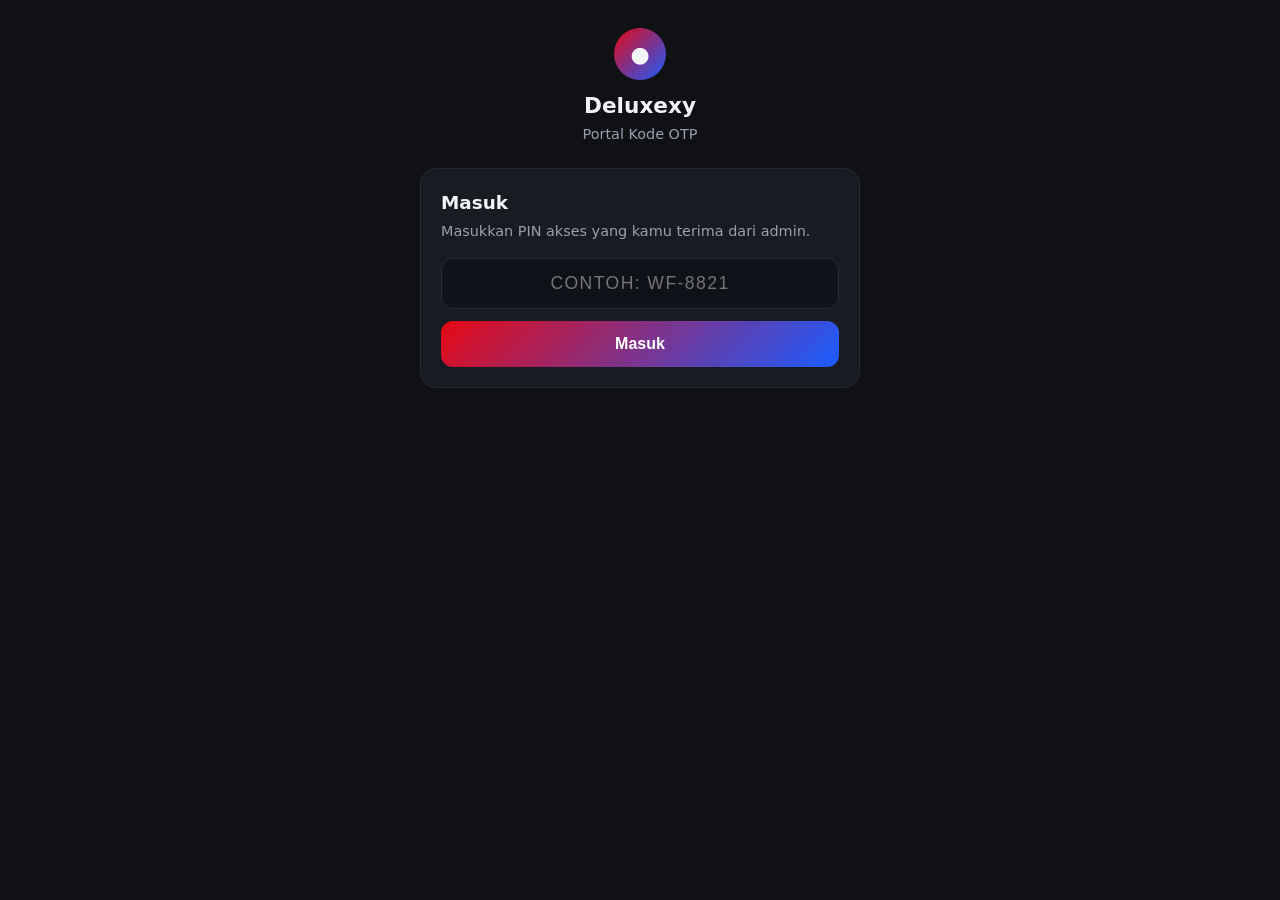
==== index.html @ 06d01d14 "Add files via upload" ====
<!DOCTYPE html>
<html lang="id">
<head>
  <meta charset="UTF-8">
  <meta name="viewport" content="width=device-width, initial-scale=1, viewport-fit=cover">
  <meta name="robots" content="noindex, nofollow">
  <meta name="theme-color" content="#0f1115">
  <title>Portal OTP</title>
  <link rel="stylesheet" href="style.css">
</head>
<body>
  <main class="app">

    <header class="brand">
      <div class="logo" aria-hidden="true">&#9679;</div>
      <h1 id="storeName">Nama Toko</h1>
      <p>Portal Kode OTP</p>
    </header>

    <!-- TAHAP 1: LOGIN PIN -->
    <section id="viewLogin" class="card">
      <h2>Masuk</h2>
      <p class="muted">Masukkan PIN akses yang kamu terima dari admin.</p>
      <form id="loginForm" autocomplete="off">
        <label for="pin" class="sr-only">PIN Akses</label>
        <input id="pin" type="text" inputmode="text" autocapitalize="characters"
               autocomplete="off" spellcheck="false" maxlength="40" placeholder="Contoh: WF-8821" required>
        <button type="submit" id="loginBtn" class="btn primary">Masuk</button>
      </form>
      <p id="loginError" class="msg error" role="alert" hidden></p>
    </section>

    <!-- TAHAP 2: DASHBOARD -->
    <section id="viewDash" class="card" hidden>
      <div class="dash-head">
        <h2 id="greeting">Halo!</h2>
        <button type="button" id="logoutBtn" class="link-btn">Keluar</button>
      </div>
      <p class="muted">Pilih layanan, lalu ambil kode OTP-nya.</p>

      <div class="services">
        <button type="button" id="btn-netflix" class="svc netflix">
          <span class="title">Ambil OTP Netflix</span>
          <span class="sub">Kode sign-in / link Household</span>
        </button>

        <button type="button" id="btn-disney" class="svc disney">
          <span class="title">Ambil OTP Disney+</span>
          <span class="sub">Kode verifikasi login</span>
        </button>

        <button type="button" id="btn-other" class="svc other">
          <span class="title">Aplikasi Lainnya</span>
          <span class="sub">Hubungi admin</span>
        </button>
      </div>

      <!-- Kotak hasil -->
      <div id="result" class="result" aria-live="polite" hidden></div>

      <ol class="guide">
        <li>Minta kode di aplikasi</li>
        <li>Tunggu 10 detik</li>
        <li>Klik tombol layanan di atas</li>
      </ol>
    </section>

  </main>

  <!-- Pop-up Aplikasi Lainnya -->
  <div id="sheet" class="sheet-backdrop" hidden>
    <div class="sheet" role="dialog" aria-modal="true" aria-labelledby="sheetTitle">
      <h3 id="sheetTitle">Aplikasi Lainnya</h3>
      <p class="muted">Hubungi admin untuk meminta kode aplikasi lain.</p>
      <a id="waLink" class="btn wa" target="_blank" rel="noopener">Hubungi via WhatsApp</a>
      <a id="tgLink" class="btn tg" target="_blank" rel="noopener">Hubungi via Telegram</a>
      <button type="button" id="sheetClose" class="btn ghost">Tutup</button>
    </div>
  </div>

  <script src="script.js"></script>
</body>
</html>
---- style.css ----
:root {
  --bg: #0f1115;
  --card: #181b22;
  --line: #262a34;
  --text: #f2f4f8;
  --muted: #98a0b0;
  --netflix: #e50914;
  --disney: #1a5cff;
  --ok: #22c55e;
  --err: #ff6b6b;
  --radius: 16px;
}

* { box-sizing: border-box; -webkit-tap-highlight-color: transparent; }
[hidden] { display: none !important; }

html, body { margin: 0; background: var(--bg); color: var(--text); }
body {
  font-family: system-ui, -apple-system, "Segoe UI", Roboto, sans-serif;
  line-height: 1.5;
  min-height: 100vh;
  padding: env(safe-area-inset-top) 16px calc(24px + env(safe-area-inset-bottom));
}

.sr-only {
  position: absolute; width: 1px; height: 1px; overflow: hidden;
  clip: rect(0 0 0 0); white-space: nowrap;
}

.app { max-width: 440px; margin: 0 auto; padding-top: 28px; }

.brand { text-align: center; margin-bottom: 22px; }
.logo {
  width: 52px; height: 52px; margin: 0 auto 10px; border-radius: 50%;
  display: grid; place-items: center; font-size: 22px;
  background: linear-gradient(135deg, var(--netflix), var(--disney));
}
.brand h1 { margin: 0; font-size: 1.35rem; }
.brand p { margin: 2px 0 0; color: var(--muted); font-size: .9rem; }

.card {
  background: var(--card); border: 1px solid var(--line);
  border-radius: var(--radius); padding: 20px;
}
.card h2 { margin: 0 0 4px; font-size: 1.15rem; }
.muted { color: var(--muted); font-size: .9rem; margin: 0 0 16px; }

input[type="text"] {
  width: 100%; padding: 14px 16px; border-radius: 12px;
  border: 1px solid var(--line); background: #0f1218; color: var(--text);
  font-size: 1.1rem; letter-spacing: .08em; text-transform: uppercase; text-align: center;
  margin-bottom: 12px;
}
input[type="text"]:focus { outline: 2px solid var(--disney); border-color: transparent; }

.btn {
  display: block; width: 100%; padding: 14px 16px; border: 0; border-radius: 12px;
  font-size: 1rem; font-weight: 600; color: #fff; text-align: center; text-decoration: none;
  cursor: pointer; margin-top: 10px;
}
.btn:disabled { opacity: .6; cursor: not-allowed; }
.btn.primary { background: linear-gradient(135deg, var(--netflix), var(--disney)); margin-top: 0; }
.btn.wa { background: #1faa59; }
.btn.tg { background: #229ed9; }
.btn.ghost { background: transparent; border: 1px solid var(--line); color: var(--muted); }

.msg { margin: 12px 0 0; font-size: .92rem; }
.msg.error { color: var(--err); }

.dash-head { display: flex; align-items: center; justify-content: space-between; gap: 8px; }
.link-btn {
  background: none; border: 0; color: var(--muted); font-size: .85rem;
  text-decoration: underline; cursor: pointer; padding: 6px;
}

.services { display: grid; gap: 12px; margin-bottom: 16px; }
.svc {
  border: 0; border-radius: 14px; padding: 18px 16px; text-align: left; color: #fff; cursor: pointer;
  display: flex; flex-direction: column; gap: 2px; min-height: 76px;
}
.svc .title { font-size: 1.08rem; font-weight: 700; }
.svc .sub { font-size: .82rem; opacity: .9; }
.svc.netflix { background: var(--netflix); }
.svc.disney { background: var(--disney); }
.svc.other { background: #2a2f3b; }
.svc:disabled { opacity: .6; cursor: not-allowed; }
.svc:active:not(:disabled) { transform: scale(.99); }

.result {
  border: 1px solid var(--line); border-radius: 14px; padding: 16px;
  background: #0f1218; margin-bottom: 16px; text-align: center;
}
.result .label { color: var(--muted); font-size: .85rem; margin-bottom: 6px; }
.result .code {
  font-size: 2.4rem; font-weight: 800; letter-spacing: .18em; margin: 4px 0 12px;
  font-variant-numeric: tabular-nums; word-break: break-all;
}
.result .meta { color: var(--muted); font-size: .8rem; margin-top: 10px; }
.result .note { font-size: .92rem; }
.result.error .note { color: var(--err); }
.result.info .note { color: var(--muted); }
.result .btn { margin-top: 8px; }
.result .btn.copy { background: #2a2f3b; }
.result .btn.open { background: var(--ok); color: #04210f; }

.guide { color: var(--muted); font-size: .85rem; padding-left: 20px; margin: 0; }

.sheet-backdrop {
  position: fixed; inset: 0; background: rgba(0, 0, 0, .6);
  display: flex; align-items: flex-end; justify-content: center; z-index: 10;
}
.sheet {
  width: 100%; max-width: 440px; background: var(--card);
  border-radius: 20px 20px 0 0; padding: 22px 20px calc(22px + env(safe-area-inset-bottom));
  border: 1px solid var(--line);
}
.sheet h3 { margin: 0 0 4px; }

@media (min-width: 480px) {
  .sheet-backdrop { align-items: center; }
  .sheet { border-radius: 20px; }
}
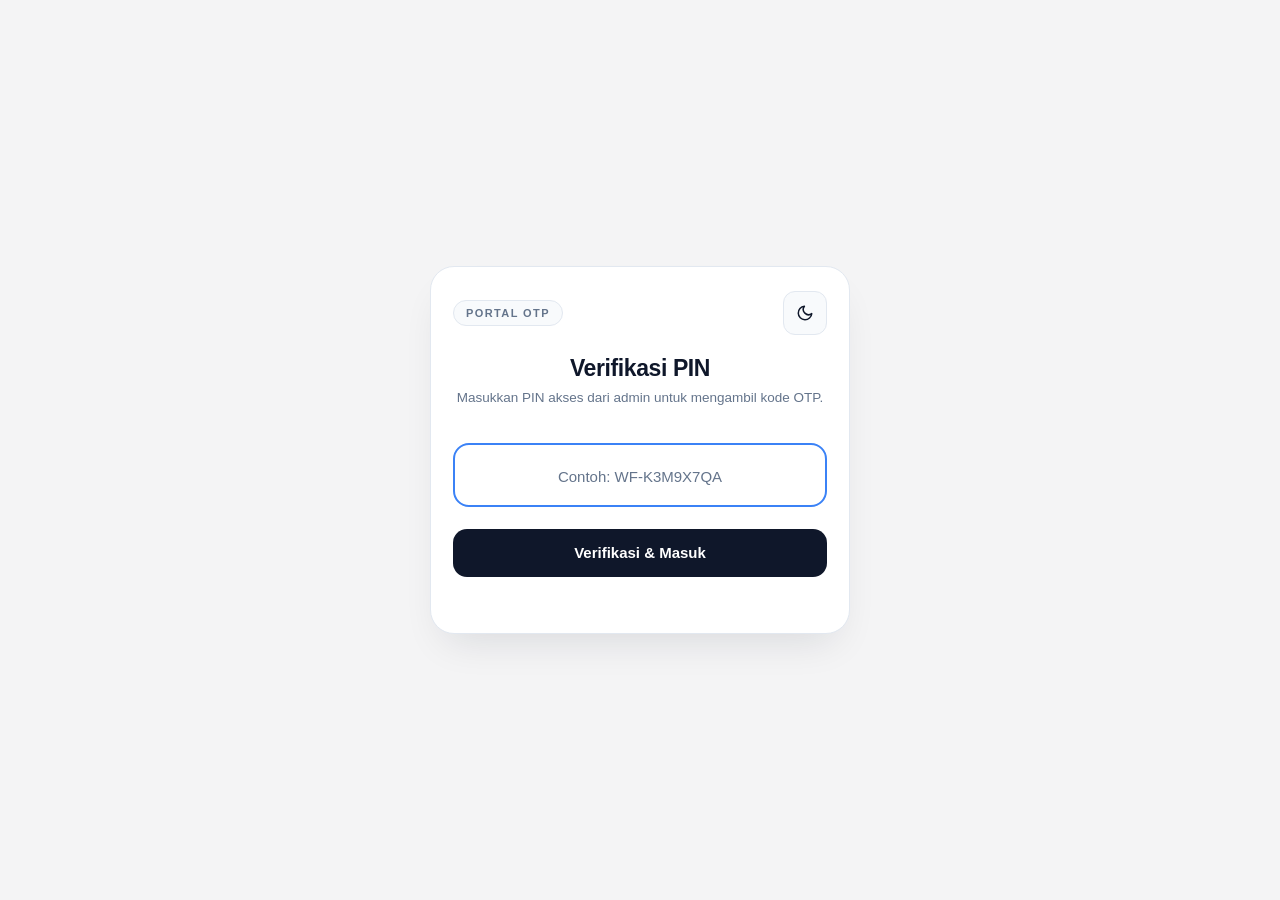
==== commit dfb5633d: "Add files via upload" ====
--- a/index.html
+++ b/index.html
@@ -1,83 +1,545 @@
 <!DOCTYPE html>
 <html lang="id">
 <head>
-  <meta charset="UTF-8">
-  <meta name="viewport" content="width=device-width, initial-scale=1, viewport-fit=cover">
-  <meta name="robots" content="noindex, nofollow">
-  <meta name="theme-color" content="#0f1115">
-  <title>Portal OTP</title>
-  <link rel="stylesheet" href="style.css">
+<meta charset="UTF-8">
+<meta name="viewport" content="width=device-width, initial-scale=1, viewport-fit=cover">
+<meta name="robots" content="noindex, nofollow">
+<meta name="color-scheme" content="light dark">
+<title>Portal OTP</title>
+<style>
+:root{
+  --bg:#f4f4f5;--card:#fff;--subtle:#f8fafc;--box:#f1f5f9;--line:#e2e8f0;
+  --text:#0f172a;--muted:#64748b;--em:#10b981;--em-d:#059669;--err:#ef4444;
+  --shadow:0 20px 40px -15px rgba(15,23,42,.12);--btn:#0f172a;--btn-t:#fff;
+}
+:root[data-theme="dark"]{
+  --bg:#090d16;--card:#111827;--subtle:#182234;--box:#1e293b;--line:#2d3a4f;
+  --text:#f8fafc;--muted:#94a3b8;--em-d:#34d399;--shadow:0 24px 48px -12px rgba(0,0,0,.65);
+  --btn:#10b981;--btn-t:#052e16;
+}
+*{box-sizing:border-box;margin:0;padding:0}
+html{-webkit-text-size-adjust:100%}
+body{
+  font-family:Inter,-apple-system,BlinkMacSystemFont,"Segoe UI",Roboto,sans-serif;
+  background:var(--bg);color:var(--text);min-height:100vh;min-height:100dvh;
+  display:flex;justify-content:center;align-items:center;
+  padding:max(18px,env(safe-area-inset-top)) 18px max(18px,env(safe-area-inset-bottom));
+  transition:background .3s,color .3s;
+}
+[hidden]{display:none!important}
+button,input,a{font:inherit}
+:focus-visible{outline:3px solid rgba(59,130,246,.55);outline-offset:2px}
+.card{
+  width:100%;max-width:420px;background:var(--card);border:1px solid var(--line);
+  border-radius:24px;box-shadow:var(--shadow);padding:24px 22px 26px;
+  transition:background .3s,border-color .3s;
+}
+.top{display:flex;justify-content:space-between;align-items:center;margin-bottom:20px}
+.badge{font-size:11px;font-weight:700;letter-spacing:1.4px;text-transform:uppercase;color:var(--muted);
+  background:var(--subtle);border:1px solid var(--line);padding:6px 12px;border-radius:999px}
+.icon-btn{width:44px;height:44px;border-radius:12px;border:1px solid var(--line);background:var(--subtle);
+  color:var(--text);display:grid;place-items:center;cursor:pointer;transition:transform .2s,border-color .2s}
+.icon-btn:hover{transform:scale(1.06);border-color:var(--em)}
+.icon-btn svg{width:18px;height:18px}
+.head{text-align:center;margin-bottom:22px}
+.head h1{font-size:23px;font-weight:800;letter-spacing:-.4px;margin-bottom:6px}
+.head p{font-size:13.5px;line-height:1.5;color:var(--muted)}
+
+/* PIN */
+.pin-stage{min-height:92px;display:flex;align-items:center;justify-content:center;position:relative}
+.pin-input{
+  width:100%;height:64px;border-radius:16px;border:2px solid var(--line);background:var(--box);
+  color:var(--text);text-align:center;font-size:22px;font-weight:700;letter-spacing:4px;
+  text-transform:uppercase;outline:none;caret-color:var(--em);
+  transition:border-color .25s,background .25s,transform .3s cubic-bezier(.34,1.56,.64,1),box-shadow .3s;
+}
+.pin-input::placeholder{letter-spacing:0;font-size:15px;font-weight:500;color:var(--muted);text-transform:none}
+.pin-input:focus{border-color:#3b82f6;background:var(--card);transform:translateY(-2px)}
+.pin-input.bad{border-color:var(--err);animation:shake .4s}
+.pin-input.ok{background:var(--em);border-color:var(--em);color:#fff;transform:scale(1.03);
+  box-shadow:0 8px 20px -4px rgba(16,185,129,.5)}
+@keyframes shake{0%,100%{transform:translateX(0)}20%,60%{transform:translateX(-7px)}40%,80%{transform:translateX(7px)}}
+
+.verify{display:none;position:relative;justify-content:center}
+.verify.on{display:flex;animation:pop .35s cubic-bezier(.34,1.56,.64,1)}
+@keyframes pop{from{transform:scale(.5);opacity:0}to{transform:scale(1);opacity:1}}
+.verify svg{width:86px;height:86px;overflow:visible}
+.ring-bg{fill:none;stroke:#6ee7b7;stroke-width:3.5;opacity:.45}
+.ring{fill:none;stroke:var(--em);stroke-width:4;stroke-linecap:round;stroke-dasharray:220;stroke-dashoffset:220;
+  transform:rotate(-90deg);transform-origin:43px 43px}
+.tick{fill:none;stroke:var(--em);stroke-width:4.5;stroke-linecap:round;stroke-linejoin:round;
+  stroke-dasharray:52;stroke-dashoffset:52}
+.verify.on .ring{animation:draw .65s cubic-bezier(.65,0,.35,1) forwards}
+.verify.on .tick{animation:draw .4s .3s cubic-bezier(.65,0,.35,1) forwards}
+@keyframes draw{to{stroke-dashoffset:0}}
+.confetti{position:absolute;top:43px;left:50%;width:0;height:0;pointer-events:none}
+.confetti i{position:absolute;width:7px;height:7px;border-radius:2px;opacity:0;animation:burst .85s cubic-bezier(.16,1,.3,1) forwards}
+@keyframes burst{0%{opacity:1;transform:translate(0,0) rotate(0) scale(.6)}75%{opacity:1}
+  100%{opacity:0;transform:translate(var(--tx),var(--ty)) rotate(var(--r)) scale(1)}}
+
+/* BUTTONS */
+.btn{width:100%;min-height:48px;padding:13px 18px;border:0;border-radius:14px;font-size:15px;font-weight:700;
+  cursor:pointer;display:flex;justify-content:center;align-items:center;gap:10px;text-decoration:none;
+  transition:transform .18s,box-shadow .25s,opacity .2s}
+.btn:active:not(:disabled){transform:scale(.98)}
+.btn:disabled{opacity:.55;cursor:not-allowed}
+.btn-primary{background:var(--btn);color:var(--btn-t);margin-top:6px}
+.err{color:var(--err);font-size:13px;font-weight:500;text-align:center;margin-top:12px;min-height:18px}
+
+/* DASHBOARD */
+.bar{display:flex;justify-content:space-between;align-items:center;gap:10px;padding:8px 8px 8px 14px;
+  background:var(--subtle);border:1px solid var(--line);border-radius:12px;margin-bottom:16px;font-size:13px}
+.who{display:flex;align-items:center;gap:8px;font-weight:700;min-width:0}
+.who span:last-child{overflow:hidden;text-overflow:ellipsis;white-space:nowrap}
+.dot{flex:none;width:8px;height:8px;border-radius:50%;background:var(--em);box-shadow:0 0 0 3px rgba(16,185,129,.2)}
+.link-btn{min-height:36px;background:transparent;border:1px solid var(--line);color:var(--muted);
+  padding:4px 12px;border-radius:8px;font-size:12px;font-weight:600;cursor:pointer}
+.link-btn:hover{color:var(--text);border-color:var(--muted)}
+.services{display:flex;flex-direction:column;gap:12px;margin-bottom:12px}
+.svc{justify-content:space-between;text-align:left;color:#fff;padding:16px 18px;border-radius:16px}
+.svc-nf{background:radial-gradient(circle at 85% 50%,#3b080c 0%,#0a0a0a 72%);border:1px solid rgba(229,9,20,.45);
+  box-shadow:0 10px 24px -8px rgba(229,9,20,.35)}
+.svc-ds{background:radial-gradient(circle at 50% 85%,#0b3b8c 0%,#050b24 78%);border:1px solid rgba(56,189,248,.38);
+  box-shadow:0 10px 24px -8px rgba(0,99,229,.38)}
+.svc:hover:not(:disabled){transform:translateY(-2px)}
+.svc-name{display:block;font-size:20px;line-height:1.1}
+.svc-nf .svc-name{font-family:Impact,"Arial Black",sans-serif;letter-spacing:1.5px;color:#e50914}
+.svc-ds .svc-name{font-family:Georgia,serif;font-style:italic;font-weight:700}
+.svc-sub{display:block;font-size:11.5px;font-weight:500;opacity:.8;margin-top:5px}
+.pill{flex:none;font-size:11.5px;font-weight:700;padding:6px 11px;border-radius:999px;background:rgba(255,255,255,.14);white-space:nowrap}
+.btn-other{background:var(--subtle);color:var(--text);border:1px solid var(--line);font-size:14px}
+.btn-other:hover{border-color:var(--muted)}
+.other{display:flex;flex-direction:column;gap:10px;margin-top:10px;padding:12px;background:var(--subtle);
+  border:1px solid var(--line);border-radius:14px;animation:fade .25s}
+.btn-wa{background:#16a34a;color:#fff;font-size:13.5px}
+.btn-tg{background:#0284c7;color:#fff;font-size:13.5px}
+@keyframes fade{from{opacity:0;transform:translateY(8px)}to{opacity:1;transform:none}}
+
+/* RESULT */
+.result{margin-top:16px;padding:18px 14px;background:var(--subtle);border:1px solid var(--line);
+  border-radius:16px;text-align:center;animation:fade .3s}
+.result .note{font-size:13px;color:var(--muted);line-height:1.5}
+.result .note.error{color:var(--err);font-weight:500}
+.result .label{font-size:12.5px;color:var(--muted)}
+.cells{display:flex;justify-content:center;gap:8px;margin:12px 0}
+.cell{width:42px;height:50px;border-radius:11px;background:var(--card);border:1.5px solid var(--em);color:var(--em-d);
+  font:800 22px ui-monospace,"JetBrains Mono",Menlo,monospace;display:grid;place-items:center;
+  box-shadow:0 6px 14px -4px rgba(16,185,129,.25);animation:pop .35s backwards}
+.btn-copy,.btn-open{display:inline-flex;width:auto;min-height:40px;padding:8px 16px;border-radius:10px;font-size:13px;margin:4px 3px 0}
+.btn-copy{background:var(--card);color:var(--text);border:1px solid var(--line)}
+.btn-copy:hover{border-color:var(--em)}
+.btn-open{background:#e50914;color:#fff}
+.meta{margin-top:10px;font-size:11.5px;color:var(--muted)}
+.spinner{width:22px;height:22px;border:3px solid var(--line);border-top-color:var(--em);border-radius:50%;
+  animation:spin .75s linear infinite;margin:0 auto 8px}
+@keyframes spin{to{transform:rotate(360deg)}}
+
+.guide{margin-top:20px;padding-top:14px;border-top:1px solid var(--line);font-size:12px;color:var(--muted);line-height:1.7}
+.guide ol{padding-left:18px}
+
+@media (max-width:380px){.card{padding:20px 16px 22px}.pin-input{font-size:19px}.cell{width:36px;height:44px;font-size:19px}}
+@media (prefers-reduced-motion:reduce){*,*::before,*::after{animation-duration:.01ms!important;transition-duration:.01ms!important}}
+</style>
 </head>
 <body>
-  <main class="app">
-
-    <header class="brand">
-      <div class="logo" aria-hidden="true">&#9679;</div>
-      <h1 id="storeName">Nama Toko</h1>
-      <p>Portal Kode OTP</p>
-    </header>
-
-    <!-- TAHAP 1: LOGIN PIN -->
-    <section id="viewLogin" class="card">
-      <h2>Masuk</h2>
-      <p class="muted">Masukkan PIN akses yang kamu terima dari admin.</p>
-      <form id="loginForm" autocomplete="off">
-        <label for="pin" class="sr-only">PIN Akses</label>
-        <input id="pin" type="text" inputmode="text" autocapitalize="characters"
-               autocomplete="off" spellcheck="false" maxlength="40" placeholder="Contoh: WF-8821" required>
-        <button type="submit" id="loginBtn" class="btn primary">Masuk</button>
-      </form>
-      <p id="loginError" class="msg error" role="alert" hidden></p>
-    </section>
-
-    <!-- TAHAP 2: DASHBOARD -->
-    <section id="viewDash" class="card" hidden>
-      <div class="dash-head">
-        <h2 id="greeting">Halo!</h2>
-        <button type="button" id="logoutBtn" class="link-btn">Keluar</button>
+<main class="card">
+  <div class="top">
+    <span class="badge" id="brand">Portal OTP</span>
+    <button type="button" class="icon-btn" id="themeBtn" aria-label="Ganti mode gelap / terang"></button>
+  </div>
+
+  <!-- LOGIN -->
+  <section id="viewLogin">
+    <div class="head">
+      <h1>Verifikasi PIN</h1>
+      <p>Masukkan PIN akses dari admin untuk mengambil kode OTP.</p>
+    </div>
+    <form id="loginForm" autocomplete="off" novalidate>
+      <div class="pin-stage">
+        <input id="pin" class="pin-input" type="text" maxlength="40" inputmode="text" enterkeyhint="go"
+               autocapitalize="characters" autocomplete="off" autocorrect="off" spellcheck="false"
+               placeholder="Contoh: WF-K3M9X7QA" aria-label="PIN akses" aria-describedby="loginErr">
+        <div class="verify" id="verify" aria-hidden="true">
+          <div class="confetti" id="confetti"></div>
+          <svg viewBox="0 0 86 86">
+            <circle class="ring-bg" cx="43" cy="43" r="35"/>
+            <circle class="ring" cx="43" cy="43" r="35"/>
+            <polyline class="tick" points="28,44 39,55 59,33"/>
+          </svg>
+        </div>
       </div>
-      <p class="muted">Pilih layanan, lalu ambil kode OTP-nya.</p>
-
-      <div class="services">
-        <button type="button" id="btn-netflix" class="svc netflix">
-          <span class="title">Ambil OTP Netflix</span>
-          <span class="sub">Kode sign-in / link Household</span>
-        </button>
-
-        <button type="button" id="btn-disney" class="svc disney">
-          <span class="title">Ambil OTP Disney+</span>
-          <span class="sub">Kode verifikasi login</span>
-        </button>
-
-        <button type="button" id="btn-other" class="svc other">
-          <span class="title">Aplikasi Lainnya</span>
-          <span class="sub">Hubungi admin</span>
-        </button>
-      </div>
-
-      <!-- Kotak hasil -->
-      <div id="result" class="result" aria-live="polite" hidden></div>
-
-      <ol class="guide">
-        <li>Minta kode di aplikasi</li>
-        <li>Tunggu 10 detik</li>
-        <li>Klik tombol layanan di atas</li>
+      <button type="submit" class="btn btn-primary" id="loginBtn">Verifikasi &amp; Masuk</button>
+    </form>
+    <p id="loginErr" class="err" role="alert"></p>
+  </section>
+
+  <!-- DASHBOARD -->
+  <section id="viewDash" hidden>
+    <div class="bar">
+      <div class="who"><span class="dot"></span><span id="greeting">Halo!</span></div>
+      <button type="button" class="link-btn" id="logoutBtn">Ganti PIN</button>
+    </div>
+
+    <div class="services">
+      <button type="button" class="btn svc svc-nf" id="btn-netflix">
+        <span><span class="svc-name">NETFLIX</span><span class="svc-sub">Kode login / Household</span></span>
+        <span class="pill">Ambil OTP</span>
+      </button>
+      <button type="button" class="btn svc svc-ds" id="btn-disney">
+        <span><span class="svc-name">Disney+</span><span class="svc-sub">Passcode 6 digit</span></span>
+        <span class="pill">Ambil OTP</span>
+      </button>
+    </div>
+
+    <button type="button" class="btn btn-other" id="otherBtn" aria-expanded="false" aria-controls="other">Aplikasi Lainnya</button>
+    <div class="other" id="other" hidden>
+      <a id="waLink" class="btn btn-wa" target="_blank" rel="noopener noreferrer">Hubungi via WhatsApp</a>
+      <a id="tgLink" class="btn btn-tg" target="_blank" rel="noopener noreferrer">Hubungi via Telegram</a>
+    </div>
+
+    <div id="result" aria-live="polite"></div>
+
+    <div class="guide">
+      <strong>Cara ambil OTP:</strong>
+      <ol>
+        <li>Klik <b>Kirim Kode</b> di aplikasi Netflix / Disney+.</li>
+        <li>Tunggu sekitar <b>10 detik</b>.</li>
+        <li>Pilih layanan di atas untuk memunculkan kode.</li>
       </ol>
-    </section>
-
-  </main>
-
-  <!-- Pop-up Aplikasi Lainnya -->
-  <div id="sheet" class="sheet-backdrop" hidden>
-    <div class="sheet" role="dialog" aria-modal="true" aria-labelledby="sheetTitle">
-      <h3 id="sheetTitle">Aplikasi Lainnya</h3>
-      <p class="muted">Hubungi admin untuk meminta kode aplikasi lain.</p>
-      <a id="waLink" class="btn wa" target="_blank" rel="noopener">Hubungi via WhatsApp</a>
-      <a id="tgLink" class="btn tg" target="_blank" rel="noopener">Hubungi via Telegram</a>
-      <button type="button" id="sheetClose" class="btn ghost">Tutup</button>
     </div>
-  </div>
-
-  <script src="script.js"></script>
+  </section>
+</main>
+
+<script>
+(function () {
+  'use strict';
+
+  /* ============ PENGATURAN (WAJIB DIISI) ============ */
+  var CONFIG = {
+    API_URL: 'TEMPEL_URL_EXEC_APPS_SCRIPT_DI_SINI', // URL Web App berakhiran /exec
+    STORE_NAME: 'Portal OTP',
+    WA_NUMBER: '6281234567890',        // awali 62, tanpa +
+    WA_MESSAGE: 'Halo admin, saya mau minta OTP untuk aplikasi lainnya.',
+    TELEGRAM_USERNAME: 'usernamekamu', // tanpa @
+    COOLDOWN_SECONDS: 20,
+    REQUEST_TIMEOUT_MS: 25000
+  };
+  /* ================================================== */
+
+  var LABEL = { netflix: 'Netflix', disney: 'Disney+' };
+  var SERVICES = ['netflix', 'disney'];
+  var KEY_PIN = 'otp_pin', KEY_THEME = 'otp_theme';
+  var reduceMotion = window.matchMedia && matchMedia('(prefers-reduced-motion: reduce)').matches;
+
+  var $ = function (id) { return document.getElementById(id); };
+  var wait = function (ms) { return new Promise(function (r) { setTimeout(r, reduceMotion ? 0 : ms); }); };
+  var store = {
+    get: function (k) { try { return localStorage.getItem(k); } catch (e) { return null; } },
+    set: function (k, v) { try { localStorage.setItem(k, v); } catch (e) {} },
+    del: function (k) { try { localStorage.removeItem(k); } catch (e) {} }
+  };
+  function el(tag, cls, text) {
+    var e = document.createElement(tag);
+    if (cls) e.className = cls;
+    if (text !== undefined) e.textContent = text;
+    return e;
+  }
+
+  var state = { pin: null, name: '', services: { netflix: false, disney: false } };
+  var busy = {}, timers = {}, verifying = false;
+
+  /* ---------- Tema ---------- */
+  var SUN = '<svg viewBox="0 0 24 24" fill="none" stroke="currentColor" stroke-width="2" stroke-linecap="round" stroke-linejoin="round"><circle cx="12" cy="12" r="5"/><path d="M12 1v2M12 21v2M4.2 4.2l1.4 1.4M18.4 18.4l1.4 1.4M1 12h2M21 12h2M4.2 19.8l1.4-1.4M18.4 5.6l1.4-1.4"/></svg>';
+  var MOON = '<svg viewBox="0 0 24 24" fill="none" stroke="currentColor" stroke-width="2" stroke-linecap="round" stroke-linejoin="round"><path d="M21 12.8A9 9 0 1 1 11.2 3 7 7 0 0 0 21 12.8z"/></svg>';
+  function applyTheme(t) {
+    document.documentElement.setAttribute('data-theme', t);
+    $('themeBtn').innerHTML = t === 'dark' ? SUN : MOON;
+    var m = document.querySelector('meta[name="color-scheme"]');
+    if (m) m.content = t;
+  }
+  function initTheme() {
+    var saved = store.get(KEY_THEME);
+    var dark = window.matchMedia && matchMedia('(prefers-color-scheme: dark)').matches;
+    applyTheme(saved || (dark ? 'dark' : 'light'));
+    $('themeBtn').addEventListener('click', function () {
+      var next = document.documentElement.getAttribute('data-theme') === 'dark' ? 'light' : 'dark';
+      store.set(KEY_THEME, next);
+      applyTheme(next);
+    });
+  }
+
+  /* ---------- API (POST, sesuai Code.gs) ---------- */
+  function api(payload) {
+    if (!CONFIG.API_URL || CONFIG.API_URL.indexOf('TEMPEL_') === 0) {
+      return Promise.resolve({ ok: false, error: 'Website belum dikonfigurasi (API_URL kosong).' });
+    }
+    var ctrl = new AbortController();
+    var t = setTimeout(function () { ctrl.abort(); }, CONFIG.REQUEST_TIMEOUT_MS);
+    // text/plain agar tidak memicu preflight CORS (Apps Script tidak mendukung OPTIONS)
+    return fetch(CONFIG.API_URL, {
+      method: 'POST',
+      headers: { 'Content-Type': 'text/plain;charset=utf-8' },
+      body: JSON.stringify(payload),
+      signal: ctrl.signal,
+      redirect: 'follow'
+    }).then(function (res) {
+      if (!res.ok) throw new Error('HTTP ' + res.status);
+      return res.json();
+    }).catch(function (e) {
+      return { ok: false, error: e && e.name === 'AbortError'
+        ? 'Server terlalu lama merespons. Coba lagi.'
+        : 'Tidak dapat terhubung ke server. Periksa koneksi internet kamu.' };
+    }).then(function (r) { clearTimeout(t); return r; });
+  }
+
+  /* ---------- Login ---------- */
+  function setLoginError(msg) { $('loginErr').textContent = msg || ''; }
+
+  function flagBad() {
+    var inp = $('pin');
+    inp.classList.remove('bad'); void inp.offsetWidth; inp.classList.add('bad');
+  }
+
+  function confetti() {
+    var layer = $('confetti'), colors = ['#10b981', '#3b82f6', '#f59e0b', '#ef4444', '#a855f7', '#06b6d4'];
+    layer.textContent = '';
+    for (var i = 0; i < 22; i++) {
+      var p = document.createElement('i');
+      var a = (Math.PI * 2 * i) / 22 + Math.random() * 0.3, d = 52 + Math.random() * 44;
+      p.style.setProperty('--tx', Math.cos(a) * d + 'px');
+      p.style.setProperty('--ty', Math.sin(a) * d + 'px');
+      p.style.setProperty('--r', Math.random() * 360 + 'deg');
+      p.style.background = colors[i % colors.length];
+      layer.appendChild(p);
+    }
+  }
+
+  function playSuccess() {
+    var inp = $('pin');
+    inp.classList.add('ok');
+    return wait(450).then(function () {
+      inp.style.display = 'none';
+      $('verify').classList.add('on');
+      confetti();
+      return wait(1100);
+    });
+  }
+
+  function resetLoginView() {
+    var inp = $('pin');
+    inp.style.display = '';
+    inp.classList.remove('ok', 'bad');
+    inp.value = '';
+    $('verify').classList.remove('on');
+    setLoginError('');
+  }
+
+  function enterDashboard(res, pin) {
+    state.pin = pin;
+    state.name = res.name || '';
+    state.services = res.services || { netflix: false, disney: false };
+    store.set(KEY_PIN, pin);
+    $('greeting').textContent = state.name ? 'Halo, ' + state.name + '!' : 'Halo!';
+    $('viewLogin').hidden = true;
+    $('viewDash').hidden = false;
+    SERVICES.forEach(tick);
+  }
+
+  function login(pin, silent) {
+    if (verifying) return Promise.resolve();
+    verifying = true;
+    var btn = $('loginBtn');
+    btn.disabled = true;
+    btn.textContent = 'Memverifikasi PIN...';
+    if (!silent) setLoginError('');
+
+    return api({ action: 'login', pin: pin }).then(function (res) {
+      if (res && res.ok) {
+        btn.textContent = 'PIN terverifikasi!';
+        return (silent ? Promise.resolve() : playSuccess()).then(function () {
+          enterDashboard(res, pin);
+        });
+      }
+      if (silent) { store.del(KEY_PIN); }
+      else { setLoginError((res && res.error) || 'PIN tidak terdaftar.'); flagBad(); }
+    }).then(function () {
+      verifying = false;
+      btn.disabled = false;
+      btn.textContent = 'Verifikasi & Masuk';
+      if (!$('viewLogin').hidden && !$('verify').classList.contains('on')) $('pin').focus();
+    });
+  }
+
+  function logout(message) {
+    store.del(KEY_PIN);
+    state.pin = null;
+    SERVICES.forEach(function (s) { clearInterval(timers[s]); busy[s] = false; });
+    $('result').textContent = '';
+    $('other').hidden = true;
+    $('otherBtn').setAttribute('aria-expanded', 'false');
+    $('viewDash').hidden = true;
+    $('viewLogin').hidden = false;
+    resetLoginView();
+    if (message) setLoginError(message);
+    $('pin').focus();
+  }
+
+  /* ---------- Cooldown (tersimpan, per layanan) ---------- */
+  function startCooldown(s, sec) {
+    store.set('cd_' + s, String(Date.now() + sec * 1000));
+    tick(s);
+  }
+
+  function tick(s) {
+    clearInterval(timers[s]);
+    var btn = $('btn-' + s), pill = btn.querySelector('.pill');
+    function render() {
+      if (!state.services[s]) {
+        btn.disabled = true; pill.textContent = 'Tidak aktif'; return false;
+      }
+      var left = Math.ceil((Number(store.get('cd_' + s) || 0) - Date.now()) / 1000);
+      if (left > 0) { btn.disabled = true; pill.textContent = left + ' dtk'; return true; }
+      btn.disabled = !!busy[s];
+      pill.textContent = busy[s] ? 'Mencari...' : 'Ambil OTP';
+      return false;
+    }
+    if (render()) {
+      timers[s] = setInterval(function () { if (!render()) clearInterval(timers[s]); }, 500);
+    }
+  }
+
+  /* ---------- Hasil ---------- */
+  function copyText(text, btn) {
+    var done = function () {
+      var old = btn.textContent;
+      btn.textContent = 'Tersalin \u2713';
+      setTimeout(function () { btn.textContent = old; }, 1600);
+    };
+    var fallback = function () {
+      var ta = document.createElement('textarea');
+      ta.value = text; ta.style.cssText = 'position:fixed;opacity:0';
+      document.body.appendChild(ta); ta.select();
+      try { document.execCommand('copy'); } catch (e) {}
+      document.body.removeChild(ta); done();
+    };
+    if (navigator.clipboard && window.isSecureContext) {
+      navigator.clipboard.writeText(text).then(done, fallback);
+    } else { fallback(); }
+  }
+
+  function showNote(text, type) {
+    var box = $('result');
+    box.textContent = '';
+    var wrap = el('div', 'result');
+    if (type === 'loading') wrap.appendChild(el('div', 'spinner'));
+    wrap.appendChild(el('p', 'note ' + (type === 'error' ? 'error' : ''), text));
+    box.appendChild(wrap);
+  }
+
+  function showSuccess(res) {
+    var box = $('result');
+    box.textContent = '';
+    var wrap = el('div', 'result');
+
+    if (res.code) {
+      wrap.appendChild(el('p', 'label', 'Kode OTP ' + (res.label || '')));
+      var row = el('div', 'cells');
+      String(res.code).split('').forEach(function (d, i) {
+        var c = el('div', 'cell', d);
+        c.style.animationDelay = i * 70 + 'ms';
+        row.appendChild(c);
+      });
+      wrap.appendChild(row);
+      var cb = el('button', 'btn btn-copy', 'Salin Kode');
+      cb.type = 'button';
+      cb.addEventListener('click', function () { copyText(String(res.code), cb); });
+      wrap.appendChild(cb);
+    }
+
+    if (res.link && /^https:\/\//i.test(res.link)) {
+      wrap.appendChild(el('p', 'label', res.code ? 'Atau pakai link konfirmasi:' : 'Link konfirmasi ' + (res.label || '')));
+      var a = el('a', 'btn btn-open', 'Buka Link');
+      a.href = res.link; a.target = '_blank'; a.rel = 'noopener noreferrer';
+      wrap.appendChild(a);
+      var cl = el('button', 'btn btn-copy', 'Salin Link');
+      cl.type = 'button';
+      cl.addEventListener('click', function () { copyText(res.link, cl); });
+      wrap.appendChild(cl);
+    }
+
+    if (typeof res.ageSeconds === 'number') {
+      var s = res.ageSeconds;
+      wrap.appendChild(el('p', 'meta', 'Email diterima ' + (s < 60 ? s + ' detik' : Math.round(s / 60) + ' menit') + ' yang lalu'));
+    }
+    box.appendChild(wrap);
+  }
+
+  /* ---------- Ambil OTP ---------- */
+  function requestOtp(s) {
+    if (!state.pin || busy[s]) return;
+    busy[s] = true;
+    tick(s);
+    showNote('Mencari kode ' + LABEL[s] + ' terbaru...', 'loading');
+
+    api({ action: 'otp', pin: state.pin, service: s }).then(function (res) {
+      busy[s] = false;
+
+      if (res && res.ok) {
+        showSuccess(res);
+        startCooldown(s, CONFIG.COOLDOWN_SECONDS);
+        return;
+      }
+
+      var msg = (res && res.error) || 'Gagal mengambil kode.';
+      // PIN dicabut / kedaluwarsa di tengah sesi -> kembali ke login
+      if (res && !res.code && /PIN/i.test(msg) && !/layanan/i.test(msg)) { logout(msg); return; }
+
+      showNote(msg, 'error');
+      if (res && (res.code === 'COOLDOWN' || res.code === 'NOT_FOUND')) {
+        startCooldown(s, res.retryAfter || CONFIG.COOLDOWN_SECONDS);
+      } else { tick(s); }
+    });
+  }
+
+  /* ---------- Aplikasi lainnya ---------- */
+  function toggleOther() {
+    var box = $('other'), open = box.hidden;
+    if (open) {
+      var msg = CONFIG.WA_MESSAGE + (state.pin ? ' PIN saya: ' + state.pin : '');
+      $('waLink').href = 'https://wa.me/' + CONFIG.WA_NUMBER + '?text=' + encodeURIComponent(msg);
+      $('tgLink').href = 'https://t.me/' + CONFIG.TELEGRAM_USERNAME;
+    }
+    box.hidden = !open;
+    $('otherBtn').setAttribute('aria-expanded', String(open));
+  }
+
+  /* ---------- Init ---------- */
+  function init() {
+    initTheme();
+    $('brand').textContent = CONFIG.STORE_NAME;
+    document.title = CONFIG.STORE_NAME + ' - Portal OTP';
+
+    $('pin').addEventListener('input', function () {
+      this.value = this.value.toUpperCase().replace(/\s+/g, '');
+      this.classList.remove('bad');
+      setLoginError('');
+    });
+    $('loginForm').addEventListener('submit', function (e) {
+      e.preventDefault();
+      var pin = $('pin').value.trim().toUpperCase();
+      if (!pin) { setLoginError('Masukkan PIN terlebih dahulu.'); flagBad(); return; }
+      login(pin, false);
+    });
+    SERVICES.forEach(function (s) { $('btn-' + s).addEventListener('click', function () { requestOtp(s); }); });
+    $('otherBtn').addEventListener('click', toggleOther);
+    $('logoutBtn').addEventListener('click', function () { logout(); });
+
+    var saved = store.get(KEY_PIN);
+    if (saved) login(saved, true); else $('pin').focus();
+  }
+
+  document.addEventListener('DOMContentLoaded', init);
+})();
+</script>
 </body>
 </html>
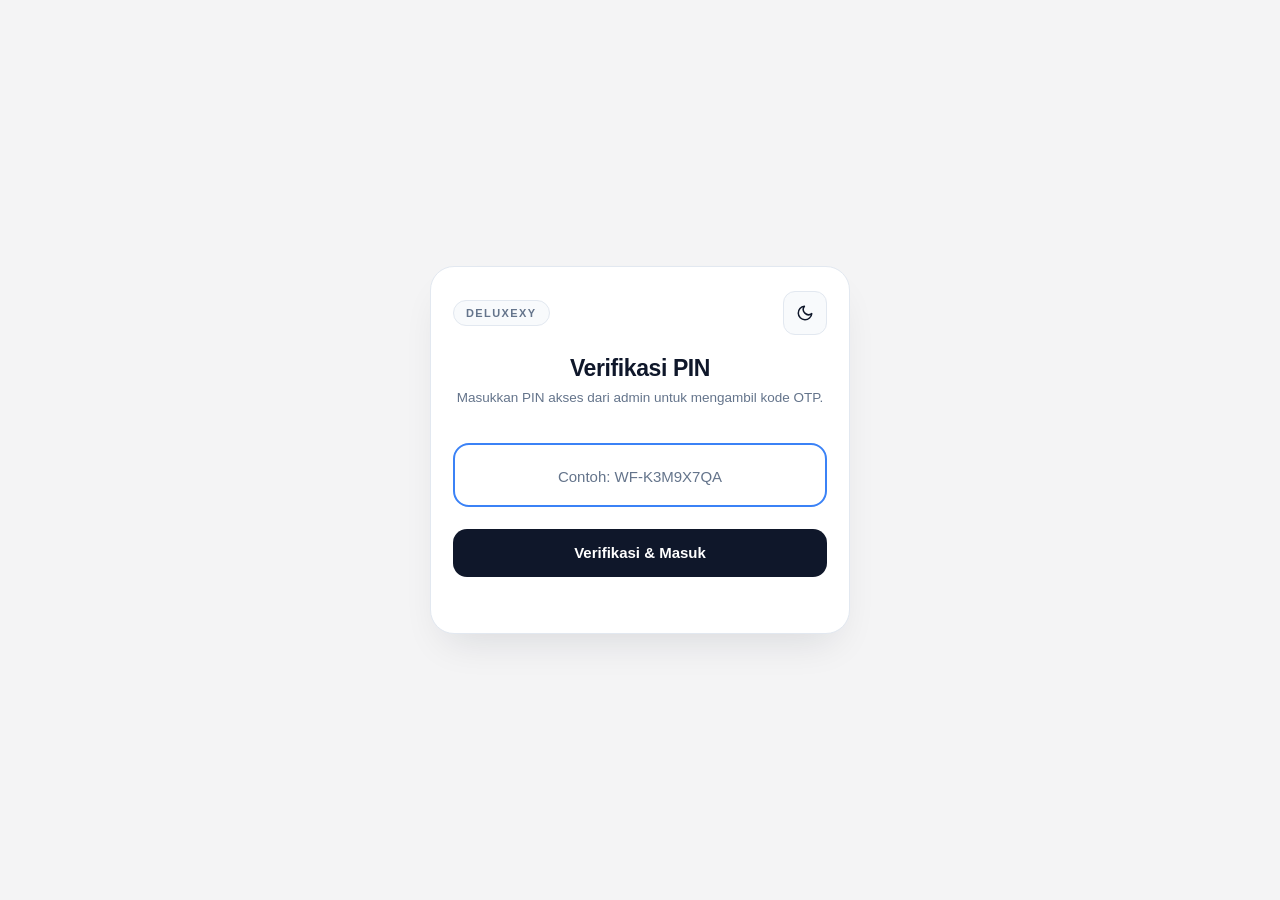
==== commit c8df603b: "Update configuration values in index.html" ====
--- a/index.html
+++ b/index.html
@@ -216,11 +216,11 @@
 
   /* ============ PENGATURAN (WAJIB DIISI) ============ */
   var CONFIG = {
-    API_URL: 'TEMPEL_URL_EXEC_APPS_SCRIPT_DI_SINI', // URL Web App berakhiran /exec
-    STORE_NAME: 'Portal OTP',
-    WA_NUMBER: '6281234567890',        // awali 62, tanpa +
+    API_URL: 'https://script.google.com/macros/s/AKfycbz_7ugFqTtnX2324JUum2uskGYmxm6Shz3a32gD5OmSHaTaLhqDOmOOXuKpPfkGIf6FPw/exec', // URL Web App berakhiran /exec
+    STORE_NAME: 'Deluxexy',
+    WA_NUMBER: '6282245222845',        // awali 62, tanpa +
     WA_MESSAGE: 'Halo admin, saya mau minta OTP untuk aplikasi lainnya.',
-    TELEGRAM_USERNAME: 'usernamekamu', // tanpa @
+    TELEGRAM_USERNAME: 'roock', // tanpa @
     COOLDOWN_SECONDS: 20,
     REQUEST_TIMEOUT_MS: 25000
   };
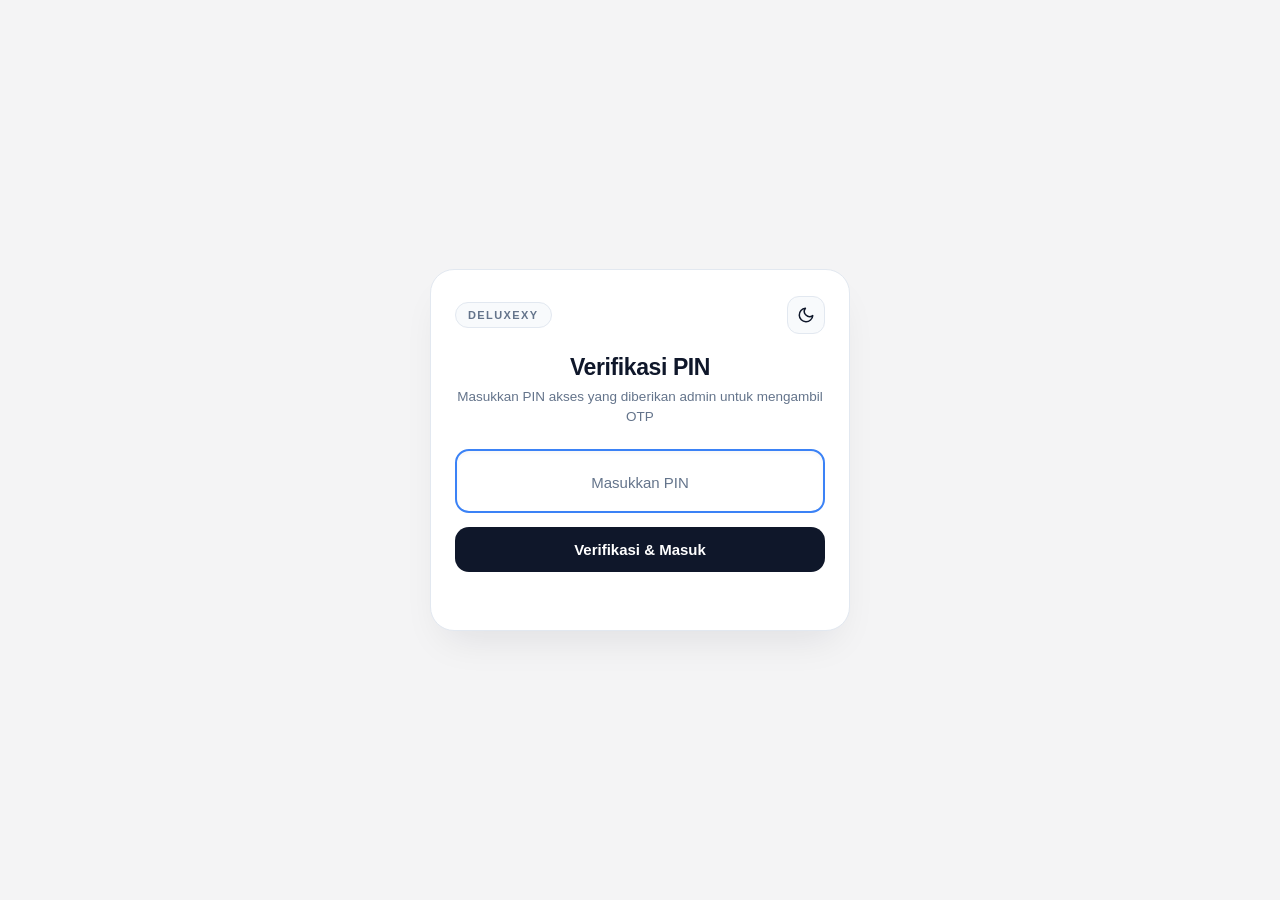
==== commit 46ee8bf6: "Add files via upload" ====
--- a/index.html
+++ b/index.html
@@ -1,545 +1,799 @@
 <!DOCTYPE html>
-<html lang="id">
+<html lang="id" data-theme="light">
 <head>
-<meta charset="UTF-8">
-<meta name="viewport" content="width=device-width, initial-scale=1, viewport-fit=cover">
-<meta name="robots" content="noindex, nofollow">
-<meta name="color-scheme" content="light dark">
-<title>Portal OTP</title>
-<style>
-:root{
-  --bg:#f4f4f5;--card:#fff;--subtle:#f8fafc;--box:#f1f5f9;--line:#e2e8f0;
-  --text:#0f172a;--muted:#64748b;--em:#10b981;--em-d:#059669;--err:#ef4444;
-  --shadow:0 20px 40px -15px rgba(15,23,42,.12);--btn:#0f172a;--btn-t:#fff;
-}
-:root[data-theme="dark"]{
-  --bg:#090d16;--card:#111827;--subtle:#182234;--box:#1e293b;--line:#2d3a4f;
-  --text:#f8fafc;--muted:#94a3b8;--em-d:#34d399;--shadow:0 24px 48px -12px rgba(0,0,0,.65);
-  --btn:#10b981;--btn-t:#052e16;
-}
-*{box-sizing:border-box;margin:0;padding:0}
-html{-webkit-text-size-adjust:100%}
-body{
-  font-family:Inter,-apple-system,BlinkMacSystemFont,"Segoe UI",Roboto,sans-serif;
-  background:var(--bg);color:var(--text);min-height:100vh;min-height:100dvh;
-  display:flex;justify-content:center;align-items:center;
-  padding:max(18px,env(safe-area-inset-top)) 18px max(18px,env(safe-area-inset-bottom));
-  transition:background .3s,color .3s;
-}
-[hidden]{display:none!important}
-button,input,a{font:inherit}
-:focus-visible{outline:3px solid rgba(59,130,246,.55);outline-offset:2px}
-.card{
-  width:100%;max-width:420px;background:var(--card);border:1px solid var(--line);
-  border-radius:24px;box-shadow:var(--shadow);padding:24px 22px 26px;
-  transition:background .3s,border-color .3s;
-}
-.top{display:flex;justify-content:space-between;align-items:center;margin-bottom:20px}
-.badge{font-size:11px;font-weight:700;letter-spacing:1.4px;text-transform:uppercase;color:var(--muted);
-  background:var(--subtle);border:1px solid var(--line);padding:6px 12px;border-radius:999px}
-.icon-btn{width:44px;height:44px;border-radius:12px;border:1px solid var(--line);background:var(--subtle);
-  color:var(--text);display:grid;place-items:center;cursor:pointer;transition:transform .2s,border-color .2s}
-.icon-btn:hover{transform:scale(1.06);border-color:var(--em)}
-.icon-btn svg{width:18px;height:18px}
-.head{text-align:center;margin-bottom:22px}
-.head h1{font-size:23px;font-weight:800;letter-spacing:-.4px;margin-bottom:6px}
-.head p{font-size:13.5px;line-height:1.5;color:var(--muted)}
-
-/* PIN */
-.pin-stage{min-height:92px;display:flex;align-items:center;justify-content:center;position:relative}
-.pin-input{
-  width:100%;height:64px;border-radius:16px;border:2px solid var(--line);background:var(--box);
-  color:var(--text);text-align:center;font-size:22px;font-weight:700;letter-spacing:4px;
-  text-transform:uppercase;outline:none;caret-color:var(--em);
-  transition:border-color .25s,background .25s,transform .3s cubic-bezier(.34,1.56,.64,1),box-shadow .3s;
-}
-.pin-input::placeholder{letter-spacing:0;font-size:15px;font-weight:500;color:var(--muted);text-transform:none}
-.pin-input:focus{border-color:#3b82f6;background:var(--card);transform:translateY(-2px)}
-.pin-input.bad{border-color:var(--err);animation:shake .4s}
-.pin-input.ok{background:var(--em);border-color:var(--em);color:#fff;transform:scale(1.03);
-  box-shadow:0 8px 20px -4px rgba(16,185,129,.5)}
-@keyframes shake{0%,100%{transform:translateX(0)}20%,60%{transform:translateX(-7px)}40%,80%{transform:translateX(7px)}}
-
-.verify{display:none;position:relative;justify-content:center}
-.verify.on{display:flex;animation:pop .35s cubic-bezier(.34,1.56,.64,1)}
-@keyframes pop{from{transform:scale(.5);opacity:0}to{transform:scale(1);opacity:1}}
-.verify svg{width:86px;height:86px;overflow:visible}
-.ring-bg{fill:none;stroke:#6ee7b7;stroke-width:3.5;opacity:.45}
-.ring{fill:none;stroke:var(--em);stroke-width:4;stroke-linecap:round;stroke-dasharray:220;stroke-dashoffset:220;
-  transform:rotate(-90deg);transform-origin:43px 43px}
-.tick{fill:none;stroke:var(--em);stroke-width:4.5;stroke-linecap:round;stroke-linejoin:round;
-  stroke-dasharray:52;stroke-dashoffset:52}
-.verify.on .ring{animation:draw .65s cubic-bezier(.65,0,.35,1) forwards}
-.verify.on .tick{animation:draw .4s .3s cubic-bezier(.65,0,.35,1) forwards}
-@keyframes draw{to{stroke-dashoffset:0}}
-.confetti{position:absolute;top:43px;left:50%;width:0;height:0;pointer-events:none}
-.confetti i{position:absolute;width:7px;height:7px;border-radius:2px;opacity:0;animation:burst .85s cubic-bezier(.16,1,.3,1) forwards}
-@keyframes burst{0%{opacity:1;transform:translate(0,0) rotate(0) scale(.6)}75%{opacity:1}
-  100%{opacity:0;transform:translate(var(--tx),var(--ty)) rotate(var(--r)) scale(1)}}
-
-/* BUTTONS */
-.btn{width:100%;min-height:48px;padding:13px 18px;border:0;border-radius:14px;font-size:15px;font-weight:700;
-  cursor:pointer;display:flex;justify-content:center;align-items:center;gap:10px;text-decoration:none;
-  transition:transform .18s,box-shadow .25s,opacity .2s}
-.btn:active:not(:disabled){transform:scale(.98)}
-.btn:disabled{opacity:.55;cursor:not-allowed}
-.btn-primary{background:var(--btn);color:var(--btn-t);margin-top:6px}
-.err{color:var(--err);font-size:13px;font-weight:500;text-align:center;margin-top:12px;min-height:18px}
-
-/* DASHBOARD */
-.bar{display:flex;justify-content:space-between;align-items:center;gap:10px;padding:8px 8px 8px 14px;
-  background:var(--subtle);border:1px solid var(--line);border-radius:12px;margin-bottom:16px;font-size:13px}
-.who{display:flex;align-items:center;gap:8px;font-weight:700;min-width:0}
-.who span:last-child{overflow:hidden;text-overflow:ellipsis;white-space:nowrap}
-.dot{flex:none;width:8px;height:8px;border-radius:50%;background:var(--em);box-shadow:0 0 0 3px rgba(16,185,129,.2)}
-.link-btn{min-height:36px;background:transparent;border:1px solid var(--line);color:var(--muted);
-  padding:4px 12px;border-radius:8px;font-size:12px;font-weight:600;cursor:pointer}
-.link-btn:hover{color:var(--text);border-color:var(--muted)}
-.services{display:flex;flex-direction:column;gap:12px;margin-bottom:12px}
-.svc{justify-content:space-between;text-align:left;color:#fff;padding:16px 18px;border-radius:16px}
-.svc-nf{background:radial-gradient(circle at 85% 50%,#3b080c 0%,#0a0a0a 72%);border:1px solid rgba(229,9,20,.45);
-  box-shadow:0 10px 24px -8px rgba(229,9,20,.35)}
-.svc-ds{background:radial-gradient(circle at 50% 85%,#0b3b8c 0%,#050b24 78%);border:1px solid rgba(56,189,248,.38);
-  box-shadow:0 10px 24px -8px rgba(0,99,229,.38)}
-.svc:hover:not(:disabled){transform:translateY(-2px)}
-.svc-name{display:block;font-size:20px;line-height:1.1}
-.svc-nf .svc-name{font-family:Impact,"Arial Black",sans-serif;letter-spacing:1.5px;color:#e50914}
-.svc-ds .svc-name{font-family:Georgia,serif;font-style:italic;font-weight:700}
-.svc-sub{display:block;font-size:11.5px;font-weight:500;opacity:.8;margin-top:5px}
-.pill{flex:none;font-size:11.5px;font-weight:700;padding:6px 11px;border-radius:999px;background:rgba(255,255,255,.14);white-space:nowrap}
-.btn-other{background:var(--subtle);color:var(--text);border:1px solid var(--line);font-size:14px}
-.btn-other:hover{border-color:var(--muted)}
-.other{display:flex;flex-direction:column;gap:10px;margin-top:10px;padding:12px;background:var(--subtle);
-  border:1px solid var(--line);border-radius:14px;animation:fade .25s}
-.btn-wa{background:#16a34a;color:#fff;font-size:13.5px}
-.btn-tg{background:#0284c7;color:#fff;font-size:13.5px}
-@keyframes fade{from{opacity:0;transform:translateY(8px)}to{opacity:1;transform:none}}
-
-/* RESULT */
-.result{margin-top:16px;padding:18px 14px;background:var(--subtle);border:1px solid var(--line);
-  border-radius:16px;text-align:center;animation:fade .3s}
-.result .note{font-size:13px;color:var(--muted);line-height:1.5}
-.result .note.error{color:var(--err);font-weight:500}
-.result .label{font-size:12.5px;color:var(--muted)}
-.cells{display:flex;justify-content:center;gap:8px;margin:12px 0}
-.cell{width:42px;height:50px;border-radius:11px;background:var(--card);border:1.5px solid var(--em);color:var(--em-d);
-  font:800 22px ui-monospace,"JetBrains Mono",Menlo,monospace;display:grid;place-items:center;
-  box-shadow:0 6px 14px -4px rgba(16,185,129,.25);animation:pop .35s backwards}
-.btn-copy,.btn-open{display:inline-flex;width:auto;min-height:40px;padding:8px 16px;border-radius:10px;font-size:13px;margin:4px 3px 0}
-.btn-copy{background:var(--card);color:var(--text);border:1px solid var(--line)}
-.btn-copy:hover{border-color:var(--em)}
-.btn-open{background:#e50914;color:#fff}
-.meta{margin-top:10px;font-size:11.5px;color:var(--muted)}
-.spinner{width:22px;height:22px;border:3px solid var(--line);border-top-color:var(--em);border-radius:50%;
-  animation:spin .75s linear infinite;margin:0 auto 8px}
-@keyframes spin{to{transform:rotate(360deg)}}
-
-.guide{margin-top:20px;padding-top:14px;border-top:1px solid var(--line);font-size:12px;color:var(--muted);line-height:1.7}
-.guide ol{padding-left:18px}
-
-@media (max-width:380px){.card{padding:20px 16px 22px}.pin-input{font-size:19px}.cell{width:36px;height:44px;font-size:19px}}
-@media (prefers-reduced-motion:reduce){*,*::before,*::after{animation-duration:.01ms!important;transition-duration:.01ms!important}}
-</style>
+  <meta charset="UTF-8">
+  <meta name="viewport" content="width=device-width, initial-scale=1, viewport-fit=cover">
+  <meta name="robots" content="noindex, nofollow">
+  <title>Portal OTP</title>
+  <!-- Terapkan tema sebelum render supaya tidak berkedip -->
+  <script>
+    (function () {
+      try {
+        var t = localStorage.getItem('portal_otp_theme');
+        if (!t) t = (window.matchMedia && matchMedia('(prefers-color-scheme: dark)').matches) ? 'dark' : 'light';
+        document.documentElement.setAttribute('data-theme', t);
+      } catch (e) {}
+    })();
+  </script>
+  <style>
+    :root {
+      --bg-page: #f4f4f5;
+      --bg-card: #ffffff;
+      --bg-subtle: #f8fafc;
+      --bg-box: #f1f5f9;
+      --border-color: #e2e8f0;
+      --text-main: #0f172a;
+      --text-muted: #64748b;
+      --shadow-card: 0 20px 40px -15px rgba(15, 23, 42, 0.1);
+      --shadow-box: inset 0 2px 4px rgba(15, 23, 42, 0.04);
+      --emerald: #10b981;
+      --emerald-light: #6ee7b7;
+      --emerald-dark: #059669;
+    }
+    [data-theme="dark"] {
+      --bg-page: #090d16;
+      --bg-card: #111827;
+      --bg-subtle: #182234;
+      --bg-box: #1e293b;
+      --border-color: #2d3a4f;
+      --text-main: #f8fafc;
+      --text-muted: #94a3b8;
+      --shadow-card: 0 24px 48px -12px rgba(0, 0, 0, 0.65);
+      --shadow-box: inset 0 2px 6px rgba(0, 0, 0, 0.35);
+    }
+
+    * { box-sizing: border-box; margin: 0; padding: 0; -webkit-tap-highlight-color: transparent; }
+    [hidden] { display: none !important; }
+
+    body {
+      font-family: -apple-system, BlinkMacSystemFont, "Segoe UI", Roboto, sans-serif;
+      background: var(--bg-page);
+      color: var(--text-main);
+      min-height: 100vh;
+      min-height: 100dvh;
+      display: flex;
+      justify-content: center;
+      align-items: center;
+      padding: 18px;
+      transition: background-color .3s ease, color .3s ease;
+    }
+
+    .card {
+      background: var(--bg-card);
+      width: 100%;
+      max-width: 420px;
+      padding: 26px 24px 28px;
+      border-radius: 24px;
+      box-shadow: var(--shadow-card);
+      border: 1px solid var(--border-color);
+      transition: background-color .3s ease, border-color .3s ease;
+    }
+
+    /* TOP BAR */
+    .card-top { display: flex; justify-content: space-between; align-items: center; margin-bottom: 20px; }
+    .brand-badge {
+      font-size: 11px; font-weight: 700; letter-spacing: 1.4px; text-transform: uppercase;
+      color: var(--text-muted); background: var(--bg-subtle);
+      padding: 6px 12px; border-radius: 999px; border: 1px solid var(--border-color);
+      max-width: 70%; overflow: hidden; text-overflow: ellipsis; white-space: nowrap;
+    }
+    .theme-btn {
+      width: 38px; height: 38px; border-radius: 12px; border: 1px solid var(--border-color);
+      background: var(--bg-subtle); color: var(--text-main);
+      display: flex; align-items: center; justify-content: center; cursor: pointer;
+      transition: border-color .2s ease;
+    }
+    .theme-btn:hover { border-color: var(--emerald); }
+    .theme-btn svg { width: 18px; height: 18px; }
+
+    /* HEADER */
+    .header { text-align: center; margin-bottom: 22px; }
+    .header h1 { font-size: 23px; font-weight: 800; letter-spacing: -0.4px; margin-bottom: 6px; }
+    .header p { font-size: 13.5px; color: var(--text-muted); line-height: 1.5; }
+
+    /* INPUT PIN (1 kolom: aman untuk paste / autofill / PIN 6-8 karakter) */
+    .pin-input {
+      width: 100%; height: 64px; margin-bottom: 14px;
+      border-radius: 14px; border: 2px solid var(--border-color);
+      background: var(--bg-box); box-shadow: var(--shadow-box);
+      color: var(--text-main); font-size: 22px; font-weight: 700;
+      letter-spacing: .14em; text-align: center; text-transform: uppercase;
+      outline: none; caret-color: var(--emerald);
+      transition: border-color .2s ease, background-color .2s ease;
+    }
+    .pin-input::placeholder { font-size: 15px; font-weight: 500; letter-spacing: 0; text-transform: none; color: var(--text-muted); }
+    .pin-input:focus { border-color: #3b82f6; background: var(--bg-card); }
+    .pin-input.error { border-color: #ef4444; }
+    .shake { animation: shakeX .4s ease; }
+    @keyframes shakeX {
+      0%, 100% { transform: translateX(0); }
+      20%, 60% { transform: translateX(-7px); }
+      40%, 80% { transform: translateX(7px); }
+    }
+
+    /* ANIMASI SUKSES: kotak menyala hijau -> jadi titik -> centang + confetti
+       (hanya transform / opacity / stroke, jadi ringan di HP) */
+    .verify { display: flex; flex-direction: column; align-items: center; justify-content: center; min-height: 150px; }
+    .pin-boxes { display: flex; justify-content: center; gap: 6px; width: 100%; margin-bottom: 8px; }
+    .pin-box {
+      flex: 1 1 0; max-width: 40px; aspect-ratio: 1 / 1;
+      display: flex; align-items: center; justify-content: center;
+      border-radius: 11px; border: 2px solid var(--border-color); background: var(--bg-box);
+      font-size: 18px; font-weight: 700; color: var(--text-main);
+      transition: background-color .25s ease, border-color .25s ease, color .2s ease,
+                  transform .35s cubic-bezier(.4, 0, .2, 1), border-radius .35s ease;
+    }
+    .pin-box.filled { background: var(--emerald); border-color: var(--emerald); color: #fff; }
+    .pin-box.dot { border-radius: 50%; color: transparent; }
+
+    .verify-done { position: relative; display: flex; flex-direction: column; align-items: center; animation: popIn .3s ease; }
+    .verify-done p { margin-top: 10px; font-size: 14px; font-weight: 600; color: var(--emerald-dark); }
+    .check-svg { width: 80px; height: 80px; }
+    .ring-bg { fill: none; stroke: var(--emerald-light); stroke-width: 3.5; opacity: .45; }
+    .ring-progress {
+      fill: none; stroke: var(--emerald); stroke-width: 4; stroke-linecap: round;
+      stroke-dasharray: 220; stroke-dashoffset: 220;
+      transform: rotate(-90deg); transform-origin: 43px 43px;
+      animation: draw .5s cubic-bezier(.65, 0, .35, 1) forwards;
+    }
+    .check-path {
+      fill: none; stroke: var(--emerald); stroke-width: 4.5; stroke-linecap: round; stroke-linejoin: round;
+      stroke-dasharray: 52; stroke-dashoffset: 52;
+      animation: draw .35s .25s cubic-bezier(.65, 0, .35, 1) forwards;
+    }
+    .confetti-layer { position: absolute; top: 40px; left: 50%; width: 0; height: 0; pointer-events: none; }
+    .confetti-piece {
+      position: absolute; width: 7px; height: 7px; border-radius: 2px; opacity: 0;
+      animation: burst .85s cubic-bezier(.16, 1, .3, 1) forwards;
+    }
+    @keyframes burst {
+      0% { opacity: 1; transform: translate(0, 0) rotate(0deg) scale(.6); }
+      75% { opacity: 1; }
+      100% { opacity: 0; transform: translate(var(--tx), var(--ty)) rotate(var(--rot)) scale(1); }
+    }
+    @keyframes draw { to { stroke-dashoffset: 0; } }
+    @keyframes popIn { from { transform: scale(.6); opacity: 0; } to { transform: scale(1); opacity: 1; } }
+    @keyframes fadeSlide { from { opacity: 0; transform: translateY(8px); } to { opacity: 1; transform: translateY(0); } }
+
+    /* BUTTONS */
+    .btn {
+      width: 100%; padding: 14px 18px; border: none; border-radius: 14px;
+      font-size: 15px; font-weight: 700; cursor: pointer;
+      display: flex; justify-content: center; align-items: center; gap: 10px;
+      text-decoration: none; transition: transform .15s ease, opacity .2s ease, border-color .2s ease;
+    }
+    .btn:active:not(:disabled) { transform: scale(.98); }
+    .btn:disabled { opacity: .55; cursor: not-allowed; }
+    .btn-primary { background: #0f172a; color: #fff; }
+    [data-theme="dark"] .btn-primary { background: var(--emerald); color: #052e16; }
+
+    .service-grid { display: flex; flex-direction: column; gap: 12px; margin-bottom: 12px; }
+    .btn-service { justify-content: space-between; text-align: left; color: #fff; padding: 16px 18px; border-radius: 16px; }
+    .btn-service.is-off { opacity: .6; }
+    .service-left { display: flex; flex-direction: column; align-items: flex-start; gap: 3px; min-width: 0; }
+    .service-left svg { max-width: 100%; height: auto; }
+    .service-meta { display: flex; flex-direction: column; }
+    .service-sub { font-size: 11.5px; font-weight: 500; opacity: .78; }
+    .service-pill {
+      font-size: 11.5px; font-weight: 700; padding: 6px 11px; border-radius: 999px;
+      background: rgba(255, 255, 255, .14); white-space: nowrap;
+    }
+    .btn-netflix {
+      background: radial-gradient(circle at 85% 50%, #3b080c 0%, #0a0a0a 72%);
+      border: 1px solid rgba(229, 9, 20, .45);
+    }
+    .btn-netflix:hover:not(:disabled) { border-color: #e50914; }
+    .btn-disney {
+      background: radial-gradient(circle at 50% 85%, #0b3b8c 0%, #050b24 78%);
+      border: 1px solid rgba(56, 189, 248, .38);
+    }
+    .btn-disney:hover:not(:disabled) { border-color: #38bdf8; }
+
+    .btn-other { background: var(--bg-subtle); color: var(--text-main); border: 1px solid var(--border-color); font-size: 14px; }
+    .btn-other:hover { border-color: var(--text-muted); }
+    .other-box {
+      display: flex; flex-direction: column; gap: 10px; margin-top: 10px; padding: 12px;
+      background: var(--bg-subtle); border-radius: 14px; border: 1px solid var(--border-color);
+      animation: fadeSlide .25s ease;
+    }
+    .btn-wa { background: #16a34a; color: #fff; font-size: 13.5px; padding: 11px; border-radius: 11px; }
+    .btn-tg { background: #0284c7; color: #fff; font-size: 13.5px; padding: 11px; border-radius: 11px; }
+
+    /* DASHBOARD BAR */
+    .dash-bar {
+      display: flex; justify-content: space-between; align-items: center; gap: 8px;
+      padding: 10px 14px; background: var(--bg-subtle); border: 1px solid var(--border-color);
+      border-radius: 12px; margin-bottom: 16px; font-size: 13px;
+    }
+    .pin-tag { display: flex; align-items: center; gap: 8px; font-weight: 700; min-width: 0; flex: 1; }
+    .pin-tag span:last-child { overflow: hidden; text-overflow: ellipsis; white-space: nowrap; }
+    .dot-online { flex: none; width: 8px; height: 8px; border-radius: 50%; background: var(--emerald); box-shadow: 0 0 0 3px rgba(16, 185, 129, .2); }
+    .session { flex: none; font-size: 12px; color: var(--text-muted); font-variant-numeric: tabular-nums; }
+    .logout-btn {
+      flex: none; background: transparent; border: 1px solid var(--border-color); color: var(--text-muted);
+      padding: 5px 10px; border-radius: 8px; font-size: 12px; font-weight: 600; cursor: pointer;
+    }
+    .logout-btn:hover:not(:disabled) { color: var(--text-main); border-color: var(--text-muted); }
+    .logout-btn:disabled { opacity: .5; cursor: not-allowed; }
+
+    /* HASIL */
+    .result-box {
+      margin-top: 16px; padding: 18px 14px; background: var(--bg-subtle);
+      border-radius: 16px; border: 1px solid var(--border-color); text-align: center;
+      animation: fadeSlide .3s ease;
+    }
+    .otp-digits-row { display: flex; justify-content: center; gap: 8px; margin: 12px 0; }
+    .otp-cell {
+      flex: 1 1 0; max-width: 42px; height: 50px; border-radius: 11px;
+      background: var(--bg-card); border: 1.5px solid var(--emerald); color: var(--emerald-dark);
+      font-size: 22px; font-weight: 800; display: flex; align-items: center; justify-content: center;
+      font-family: ui-monospace, SFMono-Regular, Menlo, Consolas, monospace;
+      animation: popIn .3s backwards;
+    }
+    [data-theme="dark"] .otp-cell { color: #34d399; }
+    .otp-link {
+      display: inline-block; margin: 10px 0; padding: 11px 16px; background: #e50914; color: #fff;
+      border-radius: 10px; font-size: 13px; font-weight: 700; text-decoration: none;
+    }
+    .btn-copy {
+      background: var(--bg-card); color: var(--text-main); border: 1px solid var(--border-color);
+      padding: 8px 16px; border-radius: 9px; font-size: 12.5px; font-weight: 600; cursor: pointer; margin-top: 4px;
+    }
+    .btn-copy:hover { border-color: var(--emerald); }
+    .msg-info { color: var(--text-muted); font-size: 12.5px; line-height: 1.5; }
+    .msg-warn { color: #d97706; font-size: 12.5px; font-weight: 600; line-height: 1.5; margin-top: 12px; }
+    .countdown { margin-top: 6px; font-weight: 700; font-variant-numeric: tabular-nums; }
+    .msg-error { color: #ef4444; font-size: 13px; font-weight: 500; margin-top: 12px; text-align: center; min-height: 18px; }
+    .msg-error.info { color: var(--text-muted); }
+    .result-box .msg-error { margin-top: 0; }
+    .spinner {
+      width: 22px; height: 22px; border: 3px solid var(--border-color); border-top-color: var(--emerald);
+      border-radius: 50%; animation: spin .75s linear infinite; margin: 0 auto 8px;
+    }
+    @keyframes spin { to { transform: rotate(360deg); } }
+
+    .guide {
+      margin-top: 20px; padding-top: 14px; border-top: 1px solid var(--border-color);
+      font-size: 12px; color: var(--text-muted); line-height: 1.65;
+    }
+
+    @media (max-width: 380px) {
+      .card { padding: 22px 18px 24px; }
+      .otp-cell { height: 44px; font-size: 19px; }
+    }
+    @media (prefers-reduced-motion: reduce) {
+      *, *::before, *::after { animation-duration: .01ms !important; animation-delay: 0s !important; transition: none !important; }
+    }
+  </style>
 </head>
 <body>
-<main class="card">
-  <div class="top">
-    <span class="badge" id="brand">Portal OTP</span>
-    <button type="button" class="icon-btn" id="themeBtn" aria-label="Ganti mode gelap / terang"></button>
-  </div>
-
-  <!-- LOGIN -->
-  <section id="viewLogin">
-    <div class="head">
-      <h1>Verifikasi PIN</h1>
-      <p>Masukkan PIN akses dari admin untuk mengambil kode OTP.</p>
+
+  <div class="card">
+    <div class="card-top">
+      <span class="brand-badge" id="brandBadge">PORTAL OTP</span>
+      <button class="theme-btn" id="themeBtn" type="button" title="Ganti mode gelap / terang" aria-label="Ganti tema"></button>
     </div>
-    <form id="loginForm" autocomplete="off" novalidate>
-      <div class="pin-stage">
-        <input id="pin" class="pin-input" type="text" maxlength="40" inputmode="text" enterkeyhint="go"
+
+    <!-- HALAMAN 1: LOGIN PIN -->
+    <section id="loginView">
+      <div class="header">
+        <h1>Verifikasi PIN</h1>
+        <p>Masukkan PIN akses yang diberikan admin untuk mengambil OTP</p>
+      </div>
+
+      <form id="loginForm" autocomplete="off" novalidate>
+        <input id="pin" class="pin-input" type="text" inputmode="text" enterkeyhint="go"
                autocapitalize="characters" autocomplete="off" autocorrect="off" spellcheck="false"
-               placeholder="Contoh: WF-K3M9X7QA" aria-label="PIN akses" aria-describedby="loginErr">
-        <div class="verify" id="verify" aria-hidden="true">
-          <div class="confetti" id="confetti"></div>
-          <svg viewBox="0 0 86 86">
-            <circle class="ring-bg" cx="43" cy="43" r="35"/>
-            <circle class="ring" cx="43" cy="43" r="35"/>
-            <polyline class="tick" points="28,44 39,55 59,33"/>
+               maxlength="40" placeholder="Masukkan PIN" aria-label="PIN akses">
+        <button id="loginBtn" class="btn btn-primary" type="submit">Verifikasi &amp; Masuk</button>
+      </form>
+
+      <div id="verify" class="verify" hidden>
+        <div id="pinBoxes" class="pin-boxes"></div>
+        <div id="verifyDone" class="verify-done" hidden>
+          <div id="confetti" class="confetti-layer"></div>
+          <svg class="check-svg" viewBox="0 0 86 86" aria-hidden="true">
+            <circle class="ring-bg" cx="43" cy="43" r="35"></circle>
+            <circle class="ring-progress" cx="43" cy="43" r="35"></circle>
+            <polyline class="check-path" points="28,44 39,55 59,33"></polyline>
           </svg>
+          <p>PIN terverifikasi</p>
         </div>
       </div>
-      <button type="submit" class="btn btn-primary" id="loginBtn">Verifikasi &amp; Masuk</button>
-    </form>
-    <p id="loginErr" class="err" role="alert"></p>
-  </section>
-
-  <!-- DASHBOARD -->
-  <section id="viewDash" hidden>
-    <div class="bar">
-      <div class="who"><span class="dot"></span><span id="greeting">Halo!</span></div>
-      <button type="button" class="link-btn" id="logoutBtn">Ganti PIN</button>
-    </div>
-
-    <div class="services">
-      <button type="button" class="btn svc svc-nf" id="btn-netflix">
-        <span><span class="svc-name">NETFLIX</span><span class="svc-sub">Kode login / Household</span></span>
-        <span class="pill">Ambil OTP</span>
-      </button>
-      <button type="button" class="btn svc svc-ds" id="btn-disney">
-        <span><span class="svc-name">Disney+</span><span class="svc-sub">Passcode 6 digit</span></span>
-        <span class="pill">Ambil OTP</span>
-      </button>
-    </div>
-
-    <button type="button" class="btn btn-other" id="otherBtn" aria-expanded="false" aria-controls="other">Aplikasi Lainnya</button>
-    <div class="other" id="other" hidden>
-      <a id="waLink" class="btn btn-wa" target="_blank" rel="noopener noreferrer">Hubungi via WhatsApp</a>
-      <a id="tgLink" class="btn btn-tg" target="_blank" rel="noopener noreferrer">Hubungi via Telegram</a>
-    </div>
-
-    <div id="result" aria-live="polite"></div>
-
-    <div class="guide">
-      <strong>Cara ambil OTP:</strong>
-      <ol>
-        <li>Klik <b>Kirim Kode</b> di aplikasi Netflix / Disney+.</li>
-        <li>Tunggu sekitar <b>10 detik</b>.</li>
-        <li>Pilih layanan di atas untuk memunculkan kode.</li>
-      </ol>
-    </div>
-  </section>
-</main>
-
-<script>
-(function () {
-  'use strict';
-
-  /* ============ PENGATURAN (WAJIB DIISI) ============ */
-  var CONFIG = {
-    API_URL: 'https://script.google.com/macros/s/AKfycbz_7ugFqTtnX2324JUum2uskGYmxm6Shz3a32gD5OmSHaTaLhqDOmOOXuKpPfkGIf6FPw/exec', // URL Web App berakhiran /exec
-    STORE_NAME: 'Deluxexy',
-    WA_NUMBER: '6282245222845',        // awali 62, tanpa +
-    WA_MESSAGE: 'Halo admin, saya mau minta OTP untuk aplikasi lainnya.',
-    TELEGRAM_USERNAME: 'roock', // tanpa @
-    COOLDOWN_SECONDS: 20,
-    REQUEST_TIMEOUT_MS: 25000
-  };
-  /* ================================================== */
-
-  var LABEL = { netflix: 'Netflix', disney: 'Disney+' };
-  var SERVICES = ['netflix', 'disney'];
-  var KEY_PIN = 'otp_pin', KEY_THEME = 'otp_theme';
-  var reduceMotion = window.matchMedia && matchMedia('(prefers-reduced-motion: reduce)').matches;
-
-  var $ = function (id) { return document.getElementById(id); };
-  var wait = function (ms) { return new Promise(function (r) { setTimeout(r, reduceMotion ? 0 : ms); }); };
-  var store = {
-    get: function (k) { try { return localStorage.getItem(k); } catch (e) { return null; } },
-    set: function (k, v) { try { localStorage.setItem(k, v); } catch (e) {} },
-    del: function (k) { try { localStorage.removeItem(k); } catch (e) {} }
-  };
-  function el(tag, cls, text) {
-    var e = document.createElement(tag);
-    if (cls) e.className = cls;
-    if (text !== undefined) e.textContent = text;
-    return e;
-  }
-
-  var state = { pin: null, name: '', services: { netflix: false, disney: false } };
-  var busy = {}, timers = {}, verifying = false;
-
-  /* ---------- Tema ---------- */
-  var SUN = '<svg viewBox="0 0 24 24" fill="none" stroke="currentColor" stroke-width="2" stroke-linecap="round" stroke-linejoin="round"><circle cx="12" cy="12" r="5"/><path d="M12 1v2M12 21v2M4.2 4.2l1.4 1.4M18.4 18.4l1.4 1.4M1 12h2M21 12h2M4.2 19.8l1.4-1.4M18.4 5.6l1.4-1.4"/></svg>';
-  var MOON = '<svg viewBox="0 0 24 24" fill="none" stroke="currentColor" stroke-width="2" stroke-linecap="round" stroke-linejoin="round"><path d="M21 12.8A9 9 0 1 1 11.2 3 7 7 0 0 0 21 12.8z"/></svg>';
-  function applyTheme(t) {
-    document.documentElement.setAttribute('data-theme', t);
-    $('themeBtn').innerHTML = t === 'dark' ? SUN : MOON;
-    var m = document.querySelector('meta[name="color-scheme"]');
-    if (m) m.content = t;
-  }
-  function initTheme() {
-    var saved = store.get(KEY_THEME);
-    var dark = window.matchMedia && matchMedia('(prefers-color-scheme: dark)').matches;
-    applyTheme(saved || (dark ? 'dark' : 'light'));
-    $('themeBtn').addEventListener('click', function () {
-      var next = document.documentElement.getAttribute('data-theme') === 'dark' ? 'light' : 'dark';
-      store.set(KEY_THEME, next);
-      applyTheme(next);
-    });
-  }
-
-  /* ---------- API (POST, sesuai Code.gs) ---------- */
-  function api(payload) {
-    if (!CONFIG.API_URL || CONFIG.API_URL.indexOf('TEMPEL_') === 0) {
-      return Promise.resolve({ ok: false, error: 'Website belum dikonfigurasi (API_URL kosong).' });
-    }
-    var ctrl = new AbortController();
-    var t = setTimeout(function () { ctrl.abort(); }, CONFIG.REQUEST_TIMEOUT_MS);
-    // text/plain agar tidak memicu preflight CORS (Apps Script tidak mendukung OPTIONS)
-    return fetch(CONFIG.API_URL, {
-      method: 'POST',
-      headers: { 'Content-Type': 'text/plain;charset=utf-8' },
-      body: JSON.stringify(payload),
-      signal: ctrl.signal,
-      redirect: 'follow'
-    }).then(function (res) {
-      if (!res.ok) throw new Error('HTTP ' + res.status);
-      return res.json();
-    }).catch(function (e) {
-      return { ok: false, error: e && e.name === 'AbortError'
-        ? 'Server terlalu lama merespons. Coba lagi.'
-        : 'Tidak dapat terhubung ke server. Periksa koneksi internet kamu.' };
-    }).then(function (r) { clearTimeout(t); return r; });
-  }
-
-  /* ---------- Login ---------- */
-  function setLoginError(msg) { $('loginErr').textContent = msg || ''; }
-
-  function flagBad() {
-    var inp = $('pin');
-    inp.classList.remove('bad'); void inp.offsetWidth; inp.classList.add('bad');
-  }
-
-  function confetti() {
-    var layer = $('confetti'), colors = ['#10b981', '#3b82f6', '#f59e0b', '#ef4444', '#a855f7', '#06b6d4'];
-    layer.textContent = '';
-    for (var i = 0; i < 22; i++) {
-      var p = document.createElement('i');
-      var a = (Math.PI * 2 * i) / 22 + Math.random() * 0.3, d = 52 + Math.random() * 44;
-      p.style.setProperty('--tx', Math.cos(a) * d + 'px');
-      p.style.setProperty('--ty', Math.sin(a) * d + 'px');
-      p.style.setProperty('--r', Math.random() * 360 + 'deg');
-      p.style.background = colors[i % colors.length];
-      layer.appendChild(p);
-    }
-  }
-
-  function playSuccess() {
-    var inp = $('pin');
-    inp.classList.add('ok');
-    return wait(450).then(function () {
-      inp.style.display = 'none';
-      $('verify').classList.add('on');
-      confetti();
-      return wait(1100);
-    });
-  }
-
-  function resetLoginView() {
-    var inp = $('pin');
-    inp.style.display = '';
-    inp.classList.remove('ok', 'bad');
-    inp.value = '';
-    $('verify').classList.remove('on');
-    setLoginError('');
-  }
-
-  function enterDashboard(res, pin) {
-    state.pin = pin;
-    state.name = res.name || '';
-    state.services = res.services || { netflix: false, disney: false };
-    store.set(KEY_PIN, pin);
-    $('greeting').textContent = state.name ? 'Halo, ' + state.name + '!' : 'Halo!';
-    $('viewLogin').hidden = true;
-    $('viewDash').hidden = false;
-    SERVICES.forEach(tick);
-  }
-
-  function login(pin, silent) {
-    if (verifying) return Promise.resolve();
-    verifying = true;
-    var btn = $('loginBtn');
-    btn.disabled = true;
-    btn.textContent = 'Memverifikasi PIN...';
-    if (!silent) setLoginError('');
-
-    return api({ action: 'login', pin: pin }).then(function (res) {
-      if (res && res.ok) {
-        btn.textContent = 'PIN terverifikasi!';
-        return (silent ? Promise.resolve() : playSuccess()).then(function () {
-          enterDashboard(res, pin);
+
+      <div id="loginError" class="msg-error" role="alert"></div>
+    </section>
+
+    <!-- HALAMAN 2: DASHBOARD -->
+    <section id="dashView" hidden>
+      <div class="dash-bar">
+        <div class="pin-tag"><span class="dot-online"></span><span id="greeting">Halo!</span></div>
+        <span class="session" id="sessionLabel"></span>
+        <button class="logout-btn" id="logoutBtn" type="button">Keluar</button>
+      </div>
+
+      <div class="service-grid">
+        <button class="btn btn-service btn-netflix" id="btn-netflix" type="button">
+          <span class="service-left">
+            <svg width="92" height="26" viewBox="0 0 110 30" fill="none" aria-label="Netflix" role="img">
+              <text x="1" y="24" fill="#E50914" font-family="Impact, Arial Black, sans-serif" font-size="26" textLength="104" lengthAdjust="spacingAndGlyphs">NETFLIX</text>
+            </svg>
+            <span class="service-meta"><span class="service-sub">Kode login / Household</span></span>
+          </span>
+          <span class="service-pill">Ambil OTP</span>
+        </button>
+
+        <button class="btn btn-service btn-disney" id="btn-disney" type="button">
+          <span class="service-left">
+            <svg width="96" height="34" viewBox="0 0 130 46" fill="none" aria-label="Disney+ Hotstar" role="img">
+              <path d="M36 12 C56 2, 86 4, 100 18" stroke="url(#disneyArc)" stroke-width="2.4" stroke-linecap="round"/>
+              <defs>
+                <linearGradient id="disneyArc" x1="36" y1="12" x2="100" y2="18" gradientUnits="userSpaceOnUse">
+                  <stop offset="0%" stop-color="#0284c7" stop-opacity="0.1"/>
+                  <stop offset="100%" stop-color="#38bdf8"/>
+                </linearGradient>
+              </defs>
+              <text x="4" y="26" fill="#FFFFFF" font-family="Georgia, serif" font-style="italic" font-weight="bold" font-size="21">Disney+</text>
+              <text x="6" y="41" fill="#E0F2FE" font-family="Segoe UI, Arial, sans-serif" font-weight="700" font-size="13" letter-spacing="0.5">hotstar</text>
+            </svg>
+            <span class="service-meta"><span class="service-sub">Kode verifikasi login</span></span>
+          </span>
+          <span class="service-pill">Ambil OTP</span>
+        </button>
+      </div>
+
+      <button class="btn btn-other" id="otherBtn" type="button" aria-expanded="false">Aplikasi Lainnya</button>
+      <div class="other-box" id="otherBox" hidden>
+        <a id="waLink" class="btn btn-wa" target="_blank" rel="noopener">Hubungi via WhatsApp</a>
+        <a id="tgLink" class="btn btn-tg" target="_blank" rel="noopener">Hubungi via Telegram</a>
+      </div>
+
+      <div class="result-box" id="resultBox" hidden aria-live="polite"></div>
+
+      <div class="guide">
+        <strong>Cara Ambil OTP:</strong><br>
+        1. Klik <b>Kirim Kode</b> di aplikasi Netflix / Disney+.<br>
+        2. Tunggu sekitar <b>10 detik</b>.<br>
+        3. Pilih layanan di atas untuk memunculkan kode.
+      </div>
+    </section>
+  </div>
+
+  <script>
+    /* ============ PENGATURAN WAJIB DIISI ============ */
+    const CONFIG = {
+      API_URL: 'GANTI_DENGAN_URL_WEB_APP_APPS_SCRIPT',   // URL Web App Apps Script (berakhiran /exec)
+      STORE_NAME: 'Deluxexy',
+      WA_NUMBER: '628xxxxxxxxxx',                         // awali 62, tanpa +
+      WA_MESSAGE: 'Halo admin, saya mau minta OTP untuk aplikasi lainnya.',
+      TELEGRAM_USERNAME: 'usernamekamu',                  // tanpa @
+      IDLE_SECONDS: 180,           // logout otomatis bila tidak menekan tombol layanan (3 menit)
+      RESULT_SECONDS: 60,          // waktu menyalin kode sebelum logout otomatis
+      COOLDOWN_SECONDS: 15,        // jeda bila kode belum masuk
+      REQUEST_TIMEOUT_MS: 25000
+    };
+    /* ================================================= */
+
+    (function () {
+      'use strict';
+
+      var SERVICES = ['netflix', 'disney'];
+      var NAME = { netflix: 'Netflix', disney: 'Disney+ Hotstar' };
+      var KEY_THEME = 'portal_otp_theme';
+
+      var SUN = '<svg viewBox="0 0 24 24" fill="none" stroke="currentColor" stroke-width="2" stroke-linecap="round" stroke-linejoin="round"><circle cx="12" cy="12" r="5"/><line x1="12" y1="1" x2="12" y2="3"/><line x1="12" y1="21" x2="12" y2="23"/><line x1="4.22" y1="4.22" x2="5.64" y2="5.64"/><line x1="18.36" y1="18.36" x2="19.78" y2="19.78"/><line x1="1" y1="12" x2="3" y2="12"/><line x1="21" y1="12" x2="23" y2="12"/><line x1="4.22" y1="19.78" x2="5.64" y2="18.36"/><line x1="18.36" y1="5.64" x2="19.78" y2="4.22"/></svg>';
+      var MOON = '<svg viewBox="0 0 24 24" fill="none" stroke="currentColor" stroke-width="2" stroke-linecap="round" stroke-linejoin="round"><path d="M21 12.79A9 9 0 1 1 11.21 3 7 7 0 0 0 21 12.79z"/></svg>';
+
+      function $(id) { return document.getElementById(id); }
+      function sleep(ms) { return new Promise(function (r) { setTimeout(r, ms); }); }
+      var reduceMotion = !!(window.matchMedia && matchMedia('(prefers-reduced-motion: reduce)').matches);
+
+      var ls = {
+        get: function (k) { try { return localStorage.getItem(k); } catch (e) { return null; } },
+        set: function (k, v) { try { localStorage.setItem(k, v); } catch (e) {} }
+      };
+
+      // PIN sengaja TIDAK disimpan di browser (PIN bersifat sekali pakai)
+      var state = { pin: '', name: '', services: { netflix: false, disney: false } };
+      var busy = { netflix: false, disney: false };
+      var cooldownUntil = { netflix: 0, disney: 0 };
+      var mode = 'idle';          // 'idle' = menunggu klik layanan | 'result' = kode tampil, hitung mundur logout
+      var deadline = 0;           // waktu (ms) kapan auto-logout terjadi
+      var ticker = null;
+      var countdownEl = null;
+      var isLoggingIn = false;
+
+      /* ---------- Tema ---------- */
+      function applyThemeIcon() {
+        $('themeBtn').innerHTML = document.documentElement.getAttribute('data-theme') === 'dark' ? SUN : MOON;
+      }
+      function toggleTheme() {
+        var next = document.documentElement.getAttribute('data-theme') === 'dark' ? 'light' : 'dark';
+        document.documentElement.setAttribute('data-theme', next);
+        ls.set(KEY_THEME, next);
+        applyThemeIcon();
+      }
+
+      /* ---------- API ---------- */
+      function api(payload) {
+        if (!CONFIG.API_URL || CONFIG.API_URL.indexOf('GANTI_DENGAN') === 0) {
+          return Promise.resolve({ ok: false, error: 'Website belum dikonfigurasi (API_URL masih kosong).' });
+        }
+        var ctrl = new AbortController();
+        var t = setTimeout(function () { ctrl.abort(); }, CONFIG.REQUEST_TIMEOUT_MS);
+        // POST + text/plain => tanpa preflight CORS; PIN tidak ikut ke URL / riwayat browser
+        return fetch(CONFIG.API_URL, {
+          method: 'POST',
+          headers: { 'Content-Type': 'text/plain;charset=utf-8' },
+          body: JSON.stringify(payload),
+          signal: ctrl.signal,
+          redirect: 'follow'
+        })
+          .then(function (res) {
+            if (!res.ok) throw new Error('HTTP ' + res.status);
+            return res.json();
+          })
+          .catch(function (e) {
+            return {
+              ok: false,
+              error: e && e.name === 'AbortError'
+                ? 'Server terlalu lama merespons. Coba lagi.'
+                : 'Gagal terhubung ke server. Periksa koneksi atau URL API.'
+            };
+          })
+          .then(function (r) { clearTimeout(t); return r; });
+      }
+
+      /* ---------- Util DOM ---------- */
+      function el(tag, cls, text) {
+        var e = document.createElement(tag);
+        if (cls) e.className = cls;
+        if (text !== undefined) e.textContent = text;
+        return e;
+      }
+      function shake(node) {
+        node.classList.remove('shake');
+        void node.offsetWidth;
+        node.classList.add('shake');
+      }
+      function fmt(sec) { return Math.floor(sec / 60) + ':' + ('0' + (sec % 60)).slice(-2); }
+      function ago(s) { return s < 60 ? s + ' detik' : Math.round(s / 60) + ' menit'; }
+      function copyText(text, btn) {
+        function done() {
+          var old = btn.textContent;
+          btn.textContent = 'Tersalin!';
+          btn.style.borderColor = '#10b981';
+          setTimeout(function () { btn.textContent = old; btn.style.borderColor = ''; }, 1800);
+        }
+        function fallback() {
+          var ta = document.createElement('textarea');
+          ta.value = text; ta.style.position = 'fixed'; ta.style.opacity = '0';
+          document.body.appendChild(ta); ta.select();
+          try { document.execCommand('copy'); } catch (e) {}
+          document.body.removeChild(ta);
+          done();
+        }
+        if (navigator.clipboard && window.isSecureContext) {
+          navigator.clipboard.writeText(text).then(done, fallback);
+        } else { fallback(); }
+      }
+
+      /* ---------- Pesan di halaman login ---------- */
+      function setLoginMsg(msg, info) {
+        var box = $('loginError');
+        box.textContent = msg || '';
+        box.classList.toggle('info', !!info);
+      }
+
+      /* ---------- Timer: idle 3 menit / hitung mundur 60 detik / cooldown ---------- */
+      function isBusy() { return busy.netflix || busy.disney; }
+
+      function renderService(s) {
+        var btn = $('btn-' + s);
+        var pill = btn.querySelector('.service-pill');
+        var cd = Math.ceil((cooldownUntil[s] - Date.now()) / 1000);
+        if (mode === 'result') { btn.disabled = true; pill.textContent = 'Selesai'; }
+        else if (isBusy()) { btn.disabled = true; pill.textContent = busy[s] ? 'Mencari...' : 'Tunggu'; }
+        else if (cd > 0) { btn.disabled = true; pill.textContent = cd + 'd'; }
+        else { btn.disabled = false; pill.textContent = 'Ambil OTP'; }
+      }
+
+      function tick() {
+        if (!state.pin) return;
+        var left = Math.max(0, Math.ceil((deadline - Date.now()) / 1000));
+        if (mode === 'idle') {
+          $('sessionLabel').textContent = 'Sesi ' + fmt(left);
+        } else {
+          $('sessionLabel').textContent = '';
+          if (countdownEl) countdownEl.textContent = 'Keluar otomatis dalam ' + left + ' detik';
+        }
+        if (left <= 0 && !isBusy()) {
+          logout(mode === 'idle'
+            ? 'Sesi berakhir karena tidak ada aktivitas. PIN kamu masih aktif, silakan masukkan lagi.'
+            : 'Sesi selesai. PIN ini sudah dipakai. Hubungi admin bila butuh verifikasi ulang.');
+          return;
+        }
+        SERVICES.forEach(renderService);
+      }
+
+      function startTicker() {
+        clearInterval(ticker);
+        tick();
+        ticker = setInterval(tick, 500);
+      }
+
+      function resetIdle() {
+        mode = 'idle';
+        deadline = Date.now() + CONFIG.IDLE_SECONDS * 1000;
+      }
+
+      /* ---------- Animasi login sukses ---------- */
+      function confetti() {
+        var layer = $('confetti');
+        layer.textContent = '';
+        var colors = ['#10b981', '#3b82f6', '#f59e0b', '#ef4444', '#a855f7', '#06b6d4'];
+        for (var i = 0; i < 16; i++) {
+          var p = el('span', 'confetti-piece');
+          var angle = (Math.PI * 2 * i) / 16 + Math.random() * 0.3;
+          var dist = 52 + Math.random() * 44;
+          p.style.setProperty('--tx', Math.cos(angle) * dist + 'px');
+          p.style.setProperty('--ty', Math.sin(angle) * dist + 'px');
+          p.style.setProperty('--rot', Math.random() * 360 + 'deg');
+          p.style.backgroundColor = colors[i % colors.length];
+          layer.appendChild(p);
+        }
+      }
+
+      async function playSuccess(pin) {
+        $('loginForm').hidden = true;
+        setLoginMsg('');
+        var wrap = $('verify'), boxes = $('pinBoxes'), done = $('verifyDone');
+        wrap.hidden = false;
+        done.hidden = true;
+        boxes.hidden = false;
+        boxes.textContent = '';
+
+        if (!reduceMotion) {
+          pin.split('').slice(0, 8).forEach(function (ch) { boxes.appendChild(el('div', 'pin-box', ch)); });
+          var kids = Array.prototype.slice.call(boxes.children);
+
+          await sleep(60);
+          // 1. kotak menyala hijau satu per satu
+          for (var i = 0; i < kids.length; i++) { kids[i].classList.add('filled'); await sleep(80); }
+          await sleep(180);
+
+          // 2. mengecil jadi titik dan merapat ke tengah
+          var step = kids[0].offsetWidth + 6;
+          var center = (kids.length - 1) / 2;
+          kids.forEach(function (k, idx) {
+            k.classList.add('dot');
+            k.style.transform = 'translateX(' + ((center - idx) * (step - 14)) + 'px) scale(.3)';
+          });
+          await sleep(380);
+        }
+
+        // 3. centang + confetti
+        boxes.hidden = true;
+        done.hidden = false;
+        if (!reduceMotion) confetti();
+        await sleep(reduceMotion ? 300 : 900);
+      }
+
+      /* ---------- Login / logout ---------- */
+      function showDash() {
+        $('verify').hidden = true;
+        $('loginView').hidden = true;
+        $('dashView').hidden = false;
+        $('greeting').textContent = state.name ? 'Halo, ' + state.name + '!' : 'Halo!';
+        SERVICES.forEach(function (s) { $('btn-' + s).classList.toggle('is-off', !state.services[s]); });
+        resetIdle();
+        startTicker();
+      }
+
+      async function doLogin(pin) {
+        if (isLoggingIn) return;
+        isLoggingIn = true;
+        var btn = $('loginBtn');
+        btn.disabled = true;
+        btn.textContent = 'Memverifikasi PIN...';
+        setLoginMsg('');
+
+        var res = await api({ action: 'login', pin: pin });
+
+        if (res && res.ok) {
+          state.pin = pin;
+          state.name = res.name || '';
+          state.services = res.services || { netflix: false, disney: false };
+          await playSuccess(pin);
+          showDash();
+        } else {
+          setLoginMsg((res && res.error) || 'PIN tidak terdaftar.');
+          $('pin').classList.add('error');
+          shake($('pin'));
+        }
+
+        btn.disabled = false;
+        btn.textContent = 'Verifikasi & Masuk';
+        isLoggingIn = false;
+      }
+
+      function logout(note) {
+        clearInterval(ticker);
+        ticker = null;
+        state.pin = '';
+        state.name = '';
+        busy.netflix = busy.disney = false;
+        cooldownUntil.netflix = cooldownUntil.disney = 0;
+        mode = 'idle';
+        countdownEl = null;
+        $('logoutBtn').disabled = false;
+        $('resultBox').hidden = true;
+        $('resultBox').textContent = '';
+        $('otherBox').hidden = true;
+        $('otherBtn').setAttribute('aria-expanded', 'false');
+        SERVICES.forEach(function (s) {
+          $('btn-' + s).disabled = false;
+          $('btn-' + s).querySelector('.service-pill').textContent = 'Ambil OTP';
         });
-      }
-      if (silent) { store.del(KEY_PIN); }
-      else { setLoginError((res && res.error) || 'PIN tidak terdaftar.'); flagBad(); }
-    }).then(function () {
-      verifying = false;
-      btn.disabled = false;
-      btn.textContent = 'Verifikasi & Masuk';
-      if (!$('viewLogin').hidden && !$('verify').classList.contains('on')) $('pin').focus();
-    });
-  }
-
-  function logout(message) {
-    store.del(KEY_PIN);
-    state.pin = null;
-    SERVICES.forEach(function (s) { clearInterval(timers[s]); busy[s] = false; });
-    $('result').textContent = '';
-    $('other').hidden = true;
-    $('otherBtn').setAttribute('aria-expanded', 'false');
-    $('viewDash').hidden = true;
-    $('viewLogin').hidden = false;
-    resetLoginView();
-    if (message) setLoginError(message);
-    $('pin').focus();
-  }
-
-  /* ---------- Cooldown (tersimpan, per layanan) ---------- */
-  function startCooldown(s, sec) {
-    store.set('cd_' + s, String(Date.now() + sec * 1000));
-    tick(s);
-  }
-
-  function tick(s) {
-    clearInterval(timers[s]);
-    var btn = $('btn-' + s), pill = btn.querySelector('.pill');
-    function render() {
-      if (!state.services[s]) {
-        btn.disabled = true; pill.textContent = 'Tidak aktif'; return false;
-      }
-      var left = Math.ceil((Number(store.get('cd_' + s) || 0) - Date.now()) / 1000);
-      if (left > 0) { btn.disabled = true; pill.textContent = left + ' dtk'; return true; }
-      btn.disabled = !!busy[s];
-      pill.textContent = busy[s] ? 'Mencari...' : 'Ambil OTP';
-      return false;
-    }
-    if (render()) {
-      timers[s] = setInterval(function () { if (!render()) clearInterval(timers[s]); }, 500);
-    }
-  }
-
-  /* ---------- Hasil ---------- */
-  function copyText(text, btn) {
-    var done = function () {
-      var old = btn.textContent;
-      btn.textContent = 'Tersalin \u2713';
-      setTimeout(function () { btn.textContent = old; }, 1600);
-    };
-    var fallback = function () {
-      var ta = document.createElement('textarea');
-      ta.value = text; ta.style.cssText = 'position:fixed;opacity:0';
-      document.body.appendChild(ta); ta.select();
-      try { document.execCommand('copy'); } catch (e) {}
-      document.body.removeChild(ta); done();
-    };
-    if (navigator.clipboard && window.isSecureContext) {
-      navigator.clipboard.writeText(text).then(done, fallback);
-    } else { fallback(); }
-  }
-
-  function showNote(text, type) {
-    var box = $('result');
-    box.textContent = '';
-    var wrap = el('div', 'result');
-    if (type === 'loading') wrap.appendChild(el('div', 'spinner'));
-    wrap.appendChild(el('p', 'note ' + (type === 'error' ? 'error' : ''), text));
-    box.appendChild(wrap);
-  }
-
-  function showSuccess(res) {
-    var box = $('result');
-    box.textContent = '';
-    var wrap = el('div', 'result');
-
-    if (res.code) {
-      wrap.appendChild(el('p', 'label', 'Kode OTP ' + (res.label || '')));
-      var row = el('div', 'cells');
-      String(res.code).split('').forEach(function (d, i) {
-        var c = el('div', 'cell', d);
-        c.style.animationDelay = i * 70 + 'ms';
-        row.appendChild(c);
-      });
-      wrap.appendChild(row);
-      var cb = el('button', 'btn btn-copy', 'Salin Kode');
-      cb.type = 'button';
-      cb.addEventListener('click', function () { copyText(String(res.code), cb); });
-      wrap.appendChild(cb);
-    }
-
-    if (res.link && /^https:\/\//i.test(res.link)) {
-      wrap.appendChild(el('p', 'label', res.code ? 'Atau pakai link konfirmasi:' : 'Link konfirmasi ' + (res.label || '')));
-      var a = el('a', 'btn btn-open', 'Buka Link');
-      a.href = res.link; a.target = '_blank'; a.rel = 'noopener noreferrer';
-      wrap.appendChild(a);
-      var cl = el('button', 'btn btn-copy', 'Salin Link');
-      cl.type = 'button';
-      cl.addEventListener('click', function () { copyText(res.link, cl); });
-      wrap.appendChild(cl);
-    }
-
-    if (typeof res.ageSeconds === 'number') {
-      var s = res.ageSeconds;
-      wrap.appendChild(el('p', 'meta', 'Email diterima ' + (s < 60 ? s + ' detik' : Math.round(s / 60) + ' menit') + ' yang lalu'));
-    }
-    box.appendChild(wrap);
-  }
-
-  /* ---------- Ambil OTP ---------- */
-  function requestOtp(s) {
-    if (!state.pin || busy[s]) return;
-    busy[s] = true;
-    tick(s);
-    showNote('Mencari kode ' + LABEL[s] + ' terbaru...', 'loading');
-
-    api({ action: 'otp', pin: state.pin, service: s }).then(function (res) {
-      busy[s] = false;
-
-      if (res && res.ok) {
-        showSuccess(res);
-        startCooldown(s, CONFIG.COOLDOWN_SECONDS);
-        return;
-      }
-
-      var msg = (res && res.error) || 'Gagal mengambil kode.';
-      // PIN dicabut / kedaluwarsa di tengah sesi -> kembali ke login
-      if (res && !res.code && /PIN/i.test(msg) && !/layanan/i.test(msg)) { logout(msg); return; }
-
-      showNote(msg, 'error');
-      if (res && (res.code === 'COOLDOWN' || res.code === 'NOT_FOUND')) {
-        startCooldown(s, res.retryAfter || CONFIG.COOLDOWN_SECONDS);
-      } else { tick(s); }
-    });
-  }
-
-  /* ---------- Aplikasi lainnya ---------- */
-  function toggleOther() {
-    var box = $('other'), open = box.hidden;
-    if (open) {
-      var msg = CONFIG.WA_MESSAGE + (state.pin ? ' PIN saya: ' + state.pin : '');
-      $('waLink').href = 'https://wa.me/' + CONFIG.WA_NUMBER + '?text=' + encodeURIComponent(msg);
-      $('tgLink').href = 'https://t.me/' + CONFIG.TELEGRAM_USERNAME;
-    }
-    box.hidden = !open;
-    $('otherBtn').setAttribute('aria-expanded', String(open));
-  }
-
-  /* ---------- Init ---------- */
-  function init() {
-    initTheme();
-    $('brand').textContent = CONFIG.STORE_NAME;
-    document.title = CONFIG.STORE_NAME + ' - Portal OTP';
-
-    $('pin').addEventListener('input', function () {
-      this.value = this.value.toUpperCase().replace(/\s+/g, '');
-      this.classList.remove('bad');
-      setLoginError('');
-    });
-    $('loginForm').addEventListener('submit', function (e) {
-      e.preventDefault();
-      var pin = $('pin').value.trim().toUpperCase();
-      if (!pin) { setLoginError('Masukkan PIN terlebih dahulu.'); flagBad(); return; }
-      login(pin, false);
-    });
-    SERVICES.forEach(function (s) { $('btn-' + s).addEventListener('click', function () { requestOtp(s); }); });
-    $('otherBtn').addEventListener('click', toggleOther);
-    $('logoutBtn').addEventListener('click', function () { logout(); });
-
-    var saved = store.get(KEY_PIN);
-    if (saved) login(saved, true); else $('pin').focus();
-  }
-
-  document.addEventListener('DOMContentLoaded', init);
-})();
-</script>
+        $('dashView').hidden = true;
+        $('verify').hidden = true;
+        $('loginForm').hidden = false;
+        $('loginView').hidden = false;
+        $('pin').value = '';
+        $('pin').classList.remove('error');
+        setLoginMsg(note || '', !!note);
+        if (!note) $('pin').focus();
+      }
+
+      /* ---------- Hasil ---------- */
+      function showLoading(s) {
+        var box = $('resultBox');
+        box.textContent = '';
+        box.appendChild(el('div', 'spinner'));
+        box.appendChild(el('p', 'msg-info', 'Mencari OTP ' + NAME[s] + ' terbaru...'));
+        box.hidden = false;
+      }
+      function showError(text) {
+        var box = $('resultBox');
+        box.textContent = '';
+        box.appendChild(el('p', 'msg-error', text));
+        box.hidden = false;
+      }
+      function showSuccess(res) {
+        var box = $('resultBox');
+        box.textContent = '';
+
+        if (res.code) {
+          box.appendChild(el('p', 'msg-info', 'Kode OTP ' + (res.label || '')));
+          var row = el('div', 'otp-digits-row');
+          String(res.code).split('').forEach(function (d, i) {
+            var c = el('div', 'otp-cell', d);
+            c.style.animationDelay = (i * 60) + 'ms';
+            row.appendChild(c);
+          });
+          box.appendChild(row);
+          var cb = el('button', 'btn-copy', 'Salin Kode');
+          cb.type = 'button';
+          cb.addEventListener('click', function () { copyText(String(res.code), cb); });
+          box.appendChild(cb);
+        }
+
+        // Link hanya diterima bila https (pertahanan tambahan di sisi browser)
+        if (res.link && /^https:\/\//i.test(res.link)) {
+          box.appendChild(el('p', 'msg-info', 'Link konfirmasi ' + (res.label || '')));
+          var a = el('a', 'otp-link', 'Buka Link Konfirmasi');
+          a.href = res.link; a.target = '_blank'; a.rel = 'noopener noreferrer';
+          box.appendChild(a);
+          box.appendChild(document.createElement('br'));
+          var cl = el('button', 'btn-copy', 'Salin Link');
+          cl.type = 'button';
+          cl.addEventListener('click', function () { copyText(res.link, cl); });
+          box.appendChild(cl);
+        }
+
+        if (typeof res.ageSeconds === 'number') {
+          var m = el('p', 'msg-info', 'Email diterima ' + ago(res.ageSeconds) + ' yang lalu');
+          m.style.marginTop = '10px';
+          box.appendChild(m);
+        }
+
+        box.appendChild(el('p', 'msg-warn', res.deactivated
+          ? 'PIN ini sudah dinonaktifkan. Salin kode sekarang.'
+          : 'Salin kode sekarang, halaman akan keluar otomatis.'));
+        countdownEl = el('p', 'msg-info countdown');
+        box.appendChild(countdownEl);
+        box.hidden = false;
+      }
+
+      async function requestOtp(s) {
+        if (!state.pin || isBusy() || mode !== 'idle') return;
+
+        resetIdle(); // menekan tombol layanan dihitung sebagai aktivitas
+
+        if (!state.services[s]) {
+          showError('PIN kamu tidak terdaftar untuk layanan ' + NAME[s] + '.');
+          return;
+        }
+
+        busy[s] = true;
+        $('logoutBtn').disabled = true; // jangan keluar saat kode sedang diambil
+        showLoading(s);
+        tick();
+
+        var res = await api({ action: 'otp', pin: state.pin, service: s });
+        busy[s] = false;
+        $('logoutBtn').disabled = false;
+        if (!state.pin) return;
+
+        if (res && res.ok) {
+          showSuccess(res);
+          mode = 'result';
+          deadline = Date.now() + CONFIG.RESULT_SECONDS * 1000;
+          tick();
+          return;
+        }
+
+        showError((res && res.error) || 'Gagal mengambil kode.');
+        if (res && (res.code === 'COOLDOWN' || res.code === 'NOT_FOUND')) {
+          cooldownUntil[s] = Date.now() + (res.retryAfter || CONFIG.COOLDOWN_SECONDS) * 1000;
+        }
+        resetIdle();
+        tick();
+      }
+
+      /* ---------- Aplikasi Lainnya ---------- */
+      function toggleOther() {
+        var box = $('otherBox');
+        var open = box.hidden;
+        if (open) {
+          var msg = CONFIG.WA_MESSAGE + (state.pin ? ' PIN saya: ' + state.pin : '');
+          $('waLink').href = 'https://wa.me/' + CONFIG.WA_NUMBER + '?text=' + encodeURIComponent(msg);
+          $('tgLink').href = 'https://t.me/' + CONFIG.TELEGRAM_USERNAME;
+        }
+        box.hidden = !open;
+        $('otherBtn').setAttribute('aria-expanded', String(open));
+      }
+
+      /* ---------- Init ---------- */
+      function init() {
+        document.title = CONFIG.STORE_NAME + ' - Portal OTP';
+        $('brandBadge').textContent = CONFIG.STORE_NAME;
+        applyThemeIcon();
+
+        $('themeBtn').addEventListener('click', toggleTheme);
+        $('logoutBtn').addEventListener('click', function () { logout(); });
+        $('otherBtn').addEventListener('click', toggleOther);
+        SERVICES.forEach(function (s) {
+          $('btn-' + s).addEventListener('click', function () { requestOtp(s); });
+        });
+
+        // Tab kembali aktif (HP dikunci / pindah aplikasi): cek waktu langsung
+        document.addEventListener('visibilitychange', function () { if (!document.hidden) tick(); });
+
+        $('pin').addEventListener('input', function (e) {
+          var v = e.target.value.toUpperCase().replace(/[^A-Z0-9-]/g, '');
+          if (v !== e.target.value) e.target.value = v;
+          e.target.classList.remove('error');
+          setLoginMsg('');
+        });
+
+        $('loginForm').addEventListener('submit', function (e) {
+          e.preventDefault();
+          var pin = $('pin').value.trim().toUpperCase();
+          if (!pin) {
+            setLoginMsg('Masukkan PIN terlebih dahulu.');
+            $('pin').classList.add('error');
+            shake($('pin'));
+            return;
+          }
+          doLogin(pin);
+        });
+
+        $('pin').focus();
+      }
+
+      document.addEventListener('DOMContentLoaded', init);
+    })();
+  </script>
 </body>
 </html>
